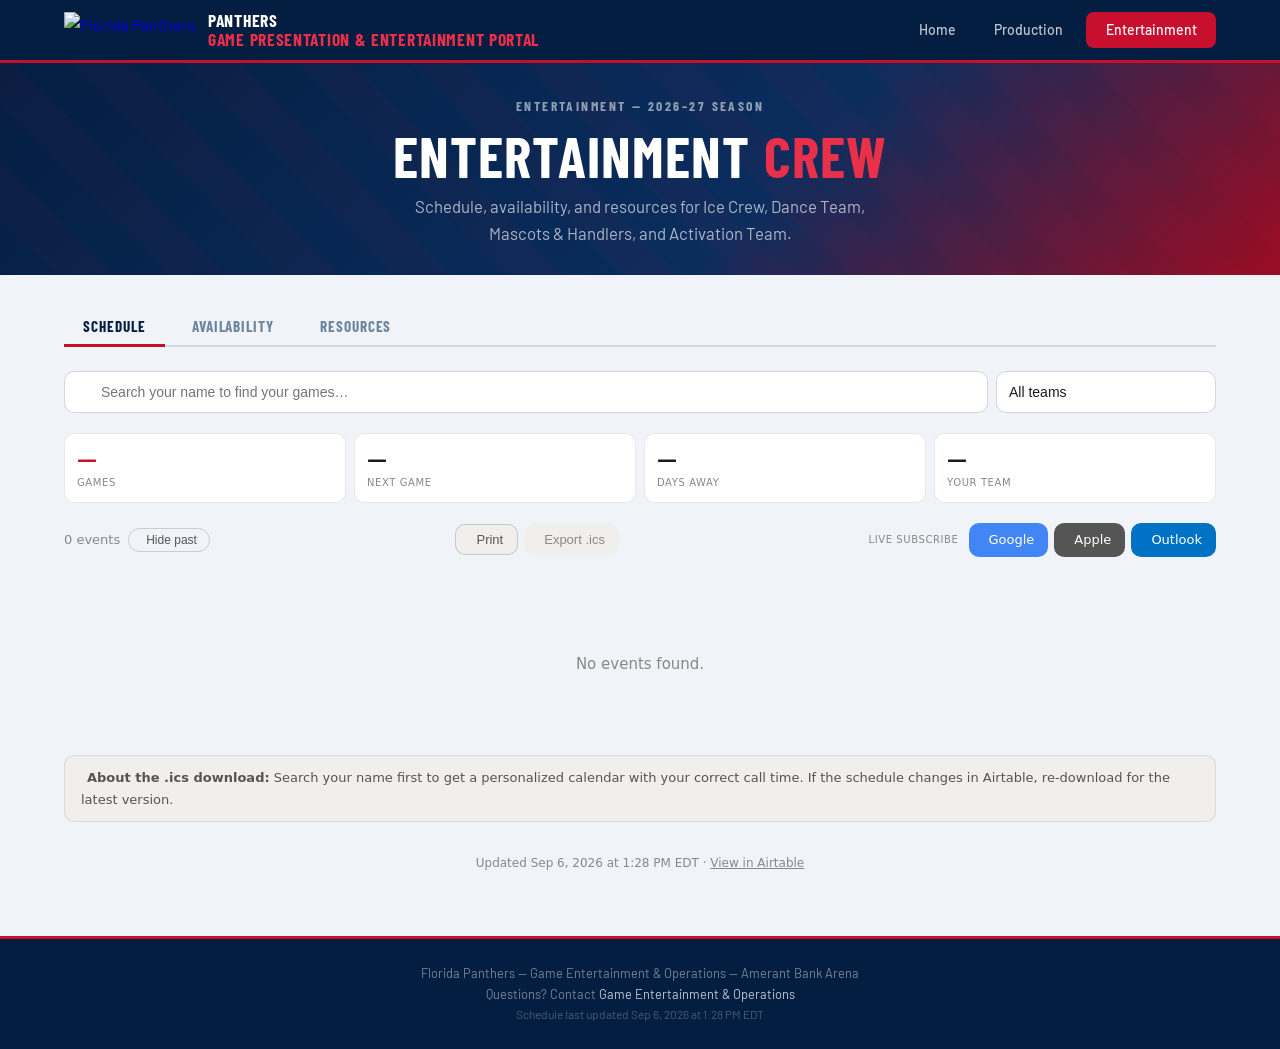
==== entertainment.html @ c9a0c9d1 "Add files via upload" ====
<!DOCTYPE html>
<html lang="en">
<head>
<meta charset="UTF-8">
<meta name="viewport" content="width=device-width, initial-scale=1.0">
<meta name="apple-mobile-web-app-capable" content="yes">
<meta name="apple-mobile-web-app-title" content="Panthers Game Presentation Portal">
<title>Entertainment Crew — Panthers Game Presentation Portal</title>
<link rel="stylesheet" href="portal.css">
<link rel="stylesheet" href="https://cdn.jsdelivr.net/npm/@tabler/icons-webfont@3.19.0/dist/tabler-icons.min.css">
<style>
.hero { background: linear-gradient(135deg, #041E42 0%, #0A2D5E 60%, #9B0C22 100%); }

/* ── Schedule scoped styles ── */
.sched-wrap {
  --red: #C8102E; --navy: #041E42;
  --bg: #f5f4f2; --surface: #fff; --surface2: #f0efed;
  --border: rgba(0,0,0,0.09); --border2: rgba(0,0,0,0.16);
  --text: #1a1a1a; --text2: #555; --text3: #888;
  --radius: 10px; --radius-lg: 14px;
  font-family: -apple-system, BlinkMacSystemFont, 'Segoe UI', system-ui, sans-serif;
  font-size: 15px; line-height: 1.5;
}
@media(prefers-color-scheme:dark){.sched-wrap{--bg:#111;--surface:#1c1c1c;--surface2:#252525;--border:rgba(255,255,255,0.07);--border2:rgba(255,255,255,0.15);--text:#f0f0f0;--text2:#aaa;--text3:#666;}}

.sched-wrap .greeting{background:var(--navy);color:#fff;border-radius:var(--radius-lg);padding:.875rem 1.125rem;margin-bottom:1.25rem;display:flex;align-items:center;justify-content:space-between;gap:12px;animation:fadeIn .3s ease;}
.sched-wrap .greeting-left{display:flex;align-items:center;gap:10px;}
.sched-wrap .greeting-left i{font-size:20px;color:#E8304A;}
.sched-wrap .greeting-text{font-size:14px;}
.sched-wrap .greeting-text strong{display:block;font-size:16px;font-weight:600;}
.sched-wrap .greeting-meta{display:flex;gap:12px;margin-top:4px;flex-wrap:wrap;}
.sched-wrap .greeting-tag{font-size:12px;background:rgba(200,16,46,0.25);color:#ffc0c8;padding:2px 8px;border-radius:20px;}.sched-wrap .greeting-tag:empty{display:none;}
.sched-wrap .greeting-clear{font-size:12px;color:rgba(255,255,255,0.5);background:none;border:none;cursor:pointer;padding:4px 8px;border-radius:6px;}
.sched-wrap .greeting-clear:hover{background:rgba(255,255,255,0.1);color:#fff;}

.sched-wrap .search-row{display:flex;gap:8px;margin-bottom:1.25rem;position:relative;}
.sched-wrap .search-wrap{flex:1;position:relative;}
.sched-wrap .search-wrap i.search-icon{position:absolute;left:11px;top:50%;transform:translateY(-50%);color:var(--text3);font-size:17px;pointer-events:none;}
.sched-wrap input[type="text"],.sched-wrap select{width:100%;height:42px;padding:0 12px 0 36px;border:1px solid var(--border2);border-radius:var(--radius);background:var(--surface);color:var(--text);font-size:14px;outline:none;appearance:none;}
.sched-wrap input[type="text"]:focus,.sched-wrap select:focus{border-color:var(--red);box-shadow:0 0 0 3px rgba(200,16,46,0.12);}
.sched-wrap select{padding-left:12px;cursor:pointer;max-width:220px;}

.sched-wrap .suggestions{position:absolute;top:100%;left:0;right:0;background:var(--surface);border:1px solid var(--border2);border-radius:var(--radius);box-shadow:0 4px 16px rgba(0,0,0,0.12);z-index:100;max-height:200px;overflow-y:auto;margin-top:2px;}
.sched-wrap .suggestion-item{padding:9px 14px;font-size:14px;cursor:pointer;border-bottom:1px solid var(--border);}
.sched-wrap .suggestion-item:last-child{border-bottom:none;}
.sched-wrap .suggestion-item:hover,.sched-wrap .suggestion-item.active{background:var(--surface2);}
.sched-wrap .suggestion-item mark{background:none;color:var(--red);font-weight:600;}

.sched-wrap .stats{display:grid;grid-template-columns:repeat(4,1fr);gap:8px;margin-bottom:1.25rem;}
.sched-wrap .stat{background:var(--surface);border:1px solid var(--border);border-radius:var(--radius);padding:10px 12px;}
.sched-wrap .stat .val{font-size:20px;font-weight:700;color:var(--text);}
.sched-wrap .stat .lbl{font-size:10px;color:var(--text3);text-transform:uppercase;letter-spacing:.06em;margin-top:1px;}
.sched-wrap .stat .lbl-sub{font-size:10px;color:var(--text3);margin-top:2px;font-style:italic;}
.sched-wrap .stat.highlight .val{color:var(--red);}

.sched-wrap .toolbar{display:flex;align-items:center;justify-content:space-between;margin-bottom:.875rem;gap:8px;flex-wrap:wrap;}
.sched-wrap .toolbar-left{display:flex;align-items:center;gap:8px;}
.sched-wrap .result-count{font-size:13px;color:var(--text3);}
.sched-wrap .toggle-btn{font-size:12px;color:var(--text2);background:none;border:1px solid var(--border2);border-radius:20px;padding:4px 12px;cursor:pointer;display:inline-flex;align-items:center;gap:5px;}
.sched-wrap .toggle-btn:hover{background:var(--surface2);}
.sched-wrap .toggle-btn.active{background:var(--surface2);}
.sched-wrap .btn-group{display:flex;gap:6px;}
.sched-wrap .dl-btn,.sched-wrap .print-btn{display:inline-flex;align-items:center;gap:6px;padding:7px 14px;font-size:13px;font-weight:500;border:none;border-radius:var(--radius);cursor:pointer;white-space:nowrap;}
.sched-wrap .dl-btn{background:var(--red);color:#fff;}
.sched-wrap .dl-btn:hover{background:#a80d26;}
.sched-wrap .dl-btn:disabled{background:var(--surface2);color:var(--text3);cursor:not-allowed;}
.sched-wrap .print-btn{background:var(--surface2);color:var(--text2);border:1px solid var(--border2);}
.sched-wrap .print-btn:hover{background:var(--border2);}

.sched-wrap .month-nav{display:flex;gap:6px;flex-wrap:wrap;margin-bottom:1rem;}
.sched-wrap .month-btn{font-size:12px;padding:4px 10px;border:1px solid var(--border2);border-radius:20px;background:var(--surface);color:var(--text2);cursor:pointer;white-space:nowrap;transition:all .15s;}
.sched-wrap .month-btn:hover{background:var(--surface2);}
.sched-wrap .month-btn.active{background:var(--navy);color:#fff;border-color:var(--navy);}
.sched-wrap .month-label{font-size:11px;font-weight:600;text-transform:uppercase;letter-spacing:.08em;color:var(--text3);margin:1.25rem 0 .5rem;padding-left:2px;}

/* Game cards */
.sched-wrap .game-card{background:var(--surface);border:1px solid var(--border);border-radius:var(--radius-lg);margin-bottom:8px;overflow:hidden;transition:border-color .15s,opacity .3s;animation:slideIn .25s ease;}
.sched-wrap .game-card:hover{border-color:var(--border2);}
.sched-wrap .game-card.past{opacity:.5;}
.sched-wrap .game-card.upcoming-next{border-color:var(--red);border-width:2px;}
.sched-wrap .card-main{padding:.875rem 1.125rem;cursor:pointer;}
.sched-wrap .card-top{display:flex;align-items:center;justify-content:space-between;gap:10px;margin-bottom:8px;}
.sched-wrap .card-left{display:flex;align-items:center;gap:12px;flex:1;min-width:0;}
.sched-wrap .team-logo{width:40px;height:40px;object-fit:contain;flex-shrink:0;}
.sched-wrap .team-logo-placeholder{width:40px;height:40px;flex-shrink:0;background:var(--surface2);border-radius:50%;display:flex;align-items:center;justify-content:center;font-size:10px;font-weight:700;color:var(--text3);}
.sched-wrap .card-info{flex:1;min-width:0;}
.sched-wrap .next-badge{display:inline-block;font-size:10px;font-weight:600;text-transform:uppercase;letter-spacing:.06em;background:var(--red);color:#fff;padding:2px 8px;border-radius:20px;margin-bottom:3px;}
.sched-wrap .countdown{font-size:11px;color:var(--red);font-weight:600;margin-bottom:1px;}
.sched-wrap .game-date{font-size:12px;color:var(--text3);margin-bottom:2px;}
.sched-wrap .game-opponent{font-size:16px;font-weight:600;color:var(--text);white-space:nowrap;overflow:hidden;text-overflow:ellipsis;}
.sched-wrap .card-actions{display:flex;align-items:center;gap:6px;flex-shrink:0;}
.sched-wrap .gcal-btn{display:inline-flex;align-items:center;gap:5px;padding:5px 10px;font-size:12px;color:var(--text2);border:1px solid var(--border2);border-radius:var(--radius);text-decoration:none;white-space:nowrap;background:transparent;}
.sched-wrap .gcal-btn:hover{background:var(--surface2);color:var(--text);}
.sched-wrap .ics-btn{display:inline-flex;align-items:center;gap:4px;padding:5px 9px;font-size:12px;color:var(--text2);border:1px solid var(--border2);border-radius:var(--radius);white-space:nowrap;background:transparent;cursor:pointer;}
.sched-wrap .ics-btn:hover{background:var(--surface2);color:var(--text);}
.sched-wrap .expand-btn{width:28px;height:28px;border:1px solid var(--border2);border-radius:var(--radius);background:transparent;cursor:pointer;display:flex;align-items:center;justify-content:center;color:var(--text3);font-size:16px;flex-shrink:0;transition:transform .2s;}
.sched-wrap .expand-btn:hover{background:var(--surface2);color:var(--text);}
.sched-wrap .expand-btn.open{transform:rotate(180deg);}

/* Call time pills on card */
.sched-wrap .call-times{display:flex;flex-wrap:wrap;gap:8px;margin-bottom:8px;}
.sched-wrap .call-chip{display:inline-flex;align-items:center;gap:5px;font-size:12px;padding:3px 10px;border-radius:20px;border:1px solid var(--border2);color:var(--text2);}
.sched-wrap .call-chip i{font-size:13px;}
.sched-wrap .call-chip.ice{border-color:rgba(56,133,200,0.3);color:#1856a0;background:rgba(56,133,200,0.06);}
.sched-wrap .call-chip.dt{border-color:rgba(200,16,46,0.25);color:#a0001e;background:rgba(200,16,46,0.05);}
@media(prefers-color-scheme:dark){
  .sched-wrap .call-chip.ice{color:#89bef0;background:rgba(56,133,200,0.12);}
  .sched-wrap .call-chip.dt{color:#f07080;background:rgba(200,16,46,0.15);}
}

/* My roles pills */
.sched-wrap .my-roles{display:flex;flex-wrap:wrap;gap:5px;}
.sched-wrap .role-pill{display:inline-block;font-size:12px;padding:3px 10px;background:rgba(200,16,46,0.08);color:var(--red);border-radius:20px;font-weight:500;}
@media(prefers-color-scheme:dark){.sched-wrap .role-pill{background:rgba(200,16,46,0.2);color:#f07080;}}

/* Crew panel — sectioned */
.sched-wrap .crew-panel{border-top:1px solid var(--border);background:var(--surface2);overflow:hidden;max-height:0;transition:max-height .3s ease;}
.sched-wrap .crew-panel.open{max-height:3000px;}
.sched-wrap .crew-panel-inner{padding:.875rem 1.125rem;}

.sched-wrap .crew-section{margin-bottom:1rem;}
.sched-wrap .crew-section:last-child{margin-bottom:0;}
.sched-wrap .crew-section-header{display:flex;align-items:center;gap:6px;margin-bottom:6px;}
.sched-wrap .crew-section-title{font-size:10px;font-weight:700;text-transform:uppercase;letter-spacing:.1em;color:var(--text3);}
.sched-wrap .crew-section-meta{font-size:10px;color:var(--text3);margin-left:auto;}
.sched-wrap .crew-section-divider{flex:1;height:1px;background:var(--border);}

.sched-wrap .crew-grid{display:grid;grid-template-columns:repeat(auto-fill,minmax(210px,1fr));gap:2px 16px;}
.sched-wrap .crew-row{display:flex;justify-content:space-between;align-items:baseline;padding:4px 0;border-bottom:1px solid var(--border);font-size:13px;}
.sched-wrap .crew-row:last-child{border-bottom:none;}
.sched-wrap .crew-role{color:var(--text2);font-size:11px;flex-shrink:0;margin-right:8px;}
.sched-wrap .crew-name{color:var(--text);font-weight:500;text-align:right;}
.sched-wrap .crew-name.highlight{color:var(--red);font-weight:700;}
@media(prefers-color-scheme:dark){.sched-wrap .crew-name.highlight{color:#f07080;}}

.sched-wrap .empty{text-align:center;padding:3.5rem 1rem;color:var(--text3);}
.sched-wrap .empty i{font-size:36px;display:block;margin-bottom:10px;}
.sched-wrap .s-loading{text-align:center;padding:3rem 1rem;color:var(--text3);font-size:14px;}
.sched-wrap .footer-note{margin-top:2rem;text-align:center;font-size:12px;color:var(--text3);}
.sched-wrap .footer-note a{color:var(--text3);}
.sched-wrap .info-box{background:var(--surface2);border:1px solid var(--border);border-radius:var(--radius);padding:.75rem 1rem;margin-top:1.5rem;font-size:13px;color:var(--text2);line-height:1.5;}

@keyframes fadeIn{from{opacity:0;transform:translateY(-6px)}to{opacity:1;transform:translateY(0)}}
@keyframes slideIn{from{opacity:0;transform:translateY(4px)}to{opacity:1;transform:translateY(0)}}
.submit-avail-btn{display:inline-flex;align-items:center;gap:10px;background:#C8102E;color:#fff;font-size:1.05rem;font-weight:600;padding:16px 36px;border-radius:12px;text-decoration:none;transition:background 0.15s;}
.submit-avail-btn:hover{background:#a80d26;color:#fff;}
@media(max-width:500px){.sched-wrap .stats{grid-template-columns:repeat(2,1fr);}.sched-wrap select{max-width:140px;}.sched-wrap .crew-grid{grid-template-columns:1fr;}}
@media print{
  .nav,.tab-nav,.sched-wrap .search-row,.sched-wrap .toolbar,.sched-wrap .month-nav,.sched-wrap .btn-group,.sched-wrap .card-actions,.sched-wrap .greeting,.sched-wrap .footer-note{display:none!important;}
  .sched-wrap .game-card{break-inside:avoid;border:1px solid #ccc!important;margin-bottom:6px;opacity:1!important;}
  .sched-wrap .crew-panel{max-height:none!important;display:block;}
  .sched-wrap .crew-panel-inner{padding:.5rem 1rem;}
  body{font-size:12px;}
}
</style>
</head>
<body>

<nav class="nav">
  <div class="nav-inner">
    <a href="index.html" class="nav-logo">
      <img src="https://upload.wikimedia.org/wikipedia/en/4/43/Florida_Panthers_2016_logo.svg" alt="Florida Panthers">
      <div class="nav-wordmark">Panthers<span>Game Presentation &amp; Entertainment Portal</span></div>
    </a>
    <ul class="nav-links">
      <li><a href="index.html"><i class="ti ti-home"></i><span>Home</span></a></li>
      <li class="nav-dropdown">
        <a href="production.html"><i class="ti ti-video"></i><span>Production</span><i class="ti ti-chevron-down nav-caret"></i></a>
        <div class="nav-dropdown-menu">
          <a href="production.html#schedule"><i class="ti ti-calendar-event"></i> Schedule</a>
          <a href="production.html#availability"><i class="ti ti-clipboard-check"></i> Availability</a>
          <a href="production.html#resources"><i class="ti ti-folder"></i> Resources</a>
        </div>
      </li>
      <li class="nav-dropdown">
        <a href="entertainment.html" class="active"><i class="ti ti-star"></i><span>Entertainment</span><i class="ti ti-chevron-down nav-caret"></i></a>
        <div class="nav-dropdown-menu">
          <a href="entertainment.html#schedule"><i class="ti ti-calendar-event"></i> Schedule</a>
          <a href="entertainment.html#availability"><i class="ti ti-clipboard-check"></i> Availability</a>
          <a href="entertainment.html#resources"><i class="ti ti-folder"></i> Resources</a>
        </div>
      </li>
    </ul>
  </div>
</nav>

<section class="hero">
  <p class="hero-eyebrow">Entertainment &mdash; <span class="season-label">2026&ndash;27</span> Season</p>
  <h1>Entertainment <span>Crew</span></h1>
  <p class="hero-sub">Schedule, availability, and resources for Ice Crew, Dance Team, Mascots &amp; Handlers, and Activation Team.</p>
</section>

<main class="main">

  <div class="tab-nav">
    <button class="tab-btn active" onclick="switchTab('schedule',this)"><i class="ti ti-calendar-event" aria-hidden="true"></i> Schedule</button>
    <button class="tab-btn" onclick="switchTab('availability',this)"><i class="ti ti-clipboard-check" aria-hidden="true"></i> Availability</button>
    <button class="tab-btn" onclick="switchTab('resources',this)"><i class="ti ti-folder" aria-hidden="true"></i> Resources</button>
  </div>

  <!-- ══ SCHEDULE TAB ══ -->
  <div id="tab-schedule" class="tab-panel active">
    <div class="sched-wrap">

      <div id="greetingBanner" style="display:none;" class="greeting">
        <div class="greeting-left">
          <i class="ti ti-user-check" aria-hidden="true"></i>
          <div class="greeting-text">
            <strong id="greetingName"></strong>
            <div class="greeting-meta">
              <span id="greetingCount" class="greeting-tag"></span>
              <span id="greetingTeam" class="greeting-tag"></span>
              <span id="greetingCall" class="greeting-tag"></span>
            </div>
          </div>
        </div>
        <button class="greeting-clear" onclick="clearSavedName()">Change name</button>
      </div>

      <div class="search-row">
        <div class="search-wrap">
          <i class="ti ti-search search-icon" aria-hidden="true"></i>
          <input type="text" id="nameSearch" placeholder="Search your name to find your games…" oninput="onNameInput()" onkeydown="onKeyDown(event)" autocomplete="off" spellcheck="false">
          <div class="suggestions" id="suggestions" style="display:none;"></div>
        </div>
        <select id="teamFilter" onchange="render()">
          <option value="">All teams</option>
          <option value="management">Management</option>
          <option value="iceCrewMembers">Ice Crew</option>
          <option value="danceTeamMembers">Dance Team</option>
          <option value="mascots">Mascots &amp; Handlers</option>
          <option value="activation">Activation Team</option>
        </select>
      </div>

      <div class="stats">
        <div class="stat highlight"><div class="val" id="statGames">—</div><div class="lbl">Games</div><div class="lbl-sub" id="statEvents"></div></div>
        <div class="stat"><div class="val" id="statNext">—</div><div class="lbl">Next game</div></div>
        <div class="stat"><div class="val" id="statCountdown">—</div><div class="lbl">Days away</div></div>
        <div class="stat"><div class="val" id="statTeam">—</div><div class="lbl">Your team</div></div>
      </div>

      <div class="toolbar">
        <div class="toolbar-left">
          <span class="result-count" id="resultCount"></span>
          <button class="toggle-btn" id="togglePast" onclick="togglePast()">
            <i class="ti ti-eye-off" aria-hidden="true"></i> Hide past
          </button>
        </div>
        <div class="btn-group">
          <button class="print-btn" onclick="window.print()"><i class="ti ti-printer" aria-hidden="true"></i> Print</button>
          <button class="dl-btn" id="dlBtn" onclick="downloadICS()" disabled title="One-time snapshot of currently filtered games"><i class="ti ti-calendar-down" aria-hidden="true"></i> Export .ics</button>
        </div>
        <div class="btn-group" style="margin-left:4px;">
          <span style="font-size:10px;color:var(--text3);text-transform:uppercase;letter-spacing:.06em;align-self:center;margin-right:4px;">Live Subscribe</span>
          <a href="https://calendar.google.com/calendar/r?cid=webcal://florida-panthers.github.io/Panthers-Crew-Schedule/schedule-ent.ics" target="_blank" rel="noopener" class="dl-btn" style="text-decoration:none;background:#4285F4;" title="Subscribe — auto-updates in Google Calendar"><i class="ti ti-brand-google" aria-hidden="true"></i> Google</a>
          <a href="webcal://florida-panthers.github.io/Panthers-Crew-Schedule/schedule-ent.ics" class="dl-btn" style="text-decoration:none;background:#555;" title="Subscribe — auto-updates in Apple Calendar"><i class="ti ti-brand-apple" aria-hidden="true"></i> Apple</a>
          <a href="https://outlook.live.com/calendar/0/addfromweb?url=https://florida-panthers.github.io/Panthers-Crew-Schedule/schedule-ent.ics" target="_blank" rel="noopener" class="dl-btn" style="text-decoration:none;background:#0072C6;" title="Subscribe — auto-updates in Outlook"><i class="ti ti-brand-windows" aria-hidden="true"></i> Outlook</a>
        </div>
      </div>

      <div class="month-nav" id="monthNav"></div>
      <div id="gameList"><div class="s-loading">Loading schedule…</div></div>

      <div class="info-box">
        <i class="ti ti-info-circle" style="vertical-align:-2px;margin-right:6px;color:var(--text3);" aria-hidden="true"></i>
        <strong>About the .ics download:</strong> Search your name first to get a personalized calendar with your correct call time. If the schedule changes in Airtable, re-download for the latest version.
      </div>
      <div class="footer-note"><span id="updatedAt"></span> · <a href="https://airtable.com/appQA3pBNsoVP6OfV/shrtezJIwfPUTASPT" target="_blank" rel="noopener">View in Airtable</a></div>

    </div>
  </div>

  <!-- ══ AVAILABILITY TAB ══ -->
  <div id="tab-availability" class="tab-panel">
    <div class="section-header"><h2>Submit Availability</h2><span class="section-badge ent">Entertainment</span></div>
    <div class="section-divider"></div>
    <p style="font-size:0.9rem;color:var(--text-secondary);margin-bottom:1.25rem;">Complete your availability for all 2026&ndash;27 home games below. Check every game you are available to work.</p>
    <div style="background:#f5f4f2;border:1px solid rgba(0,0,0,0.09);border-radius:14px;padding:2.5rem 1.5rem;text-align:center;">
      <i class="ti ti-clipboard-check" aria-hidden="true" style="font-size:38px;color:#C8102E;display:block;margin-bottom:0.75rem;"></i>
      <h3 style="margin:0 0 0.4rem;font-size:1.1rem;color:#041E42;">Submit Your Availability</h3>
      <p style="font-size:0.85rem;color:#555;margin:0 0 1.5rem;">Opens the availability form in a new tab. Sign in with your Airtable account to submit.</p>
      <a href="https://airtable.com/appQA3pBNsoVP6OfV/pagEspxGOwSSrSA1p/form" target="_blank" rel="noopener" class="submit-avail-btn">
        <i class="ti ti-external-link" aria-hidden="true"></i> Submit Availability
      </a>
    </div>
  </div>

  <!-- ══ RESOURCES TAB ══ -->
  <div id="tab-resources" class="tab-panel">
    <div class="section-header"><h2>Entertainment Resources</h2><span class="section-badge ent">Entertainment</span></div>
    <div class="section-divider"></div>

    <div class="card" style="margin-bottom:1.5rem;">
      <div class="card-header red"><i class="ti ti-calendar" aria-hidden="true"></i><h3>Schedules &amp; Appearances</h3></div>
      <div class="card-body">
        <!-- Row 1: Game Day, Past Games, ShoFlo -->
        <div class="resource-grid" style="grid-template-columns:repeat(3,1fr);margin-bottom:0.75rem;">
          <a href="https://airtable.com/appQA3pBNsoVP6OfV/shrtezJIwfPUTASPT" target="_blank" class="resource-link"><i class="ti ti-table" aria-hidden="true"></i>Entertainment Game Day Schedule (Airtable Link)</a>
          <a href="https://airtable.com/appQA3pBNsoVP6OfV/shrk1gIjigQsTRsAl" target="_blank" class="resource-link"><i class="ti ti-calendar" aria-hidden="true"></i>Past Games Schedule</a>
          <a href="https://app.shoflo.io/teams/5bb23f95f660cf0e52e1efe6/events/69e1201a64acdb9433d2ab0e/guest" target="_blank" class="resource-link"><i class="ti ti-script" aria-hidden="true"></i>ShoFlo Game Day Script</a>
        </div>
        <!-- Row 2: Mascot Appearance Calendar, Mascot Appearance Staffing, Dance Team Appearance Schedule -->
        <div class="resource-grid" style="grid-template-columns:repeat(3,1fr);margin-bottom:0.75rem;">
          <a href="https://airtable.com/appQA3pBNsoVP6OfV/shr9ga3U1fM0ib072" target="_blank" class="resource-link"><i class="ti ti-map-pin" aria-hidden="true"></i>Mascot Appearance Calendar</a>
          <a href="https://airtable.com/appQA3pBNsoVP6OfV/shrR9m4Crrwltytmo" target="_blank" class="resource-link"><i class="ti ti-users" aria-hidden="true"></i>Mascot Appearance Staffing (Staff Needed)</a>
          <a href="https://airtable.com/appQA3pBNsoVP6OfV/shrgvGcF8EPYUaqEf/tbl8CnvQveKNqMimy" target="_blank" class="resource-link"><i class="ti ti-calendar-event" aria-hidden="true"></i>Dance Team Appearance Schedule</a>
        </div>
        <!-- Row 3: Rehearsal Schedules + Appearance Recap -->
        <div class="resource-grid" style="grid-template-columns:repeat(3,1fr);">
          <a href="https://airtable.com/appQA3pBNsoVP6OfV/shrsuEothYsY7cUKE" target="_blank" class="resource-link"><i class="ti ti-music" aria-hidden="true"></i>Dance Team Rehearsal Schedule</a>
          <a href="https://airtable.com/appQA3pBNsoVP6OfV/shrkg5dtSnKvl4VC9" target="_blank" class="resource-link"><i class="ti ti-snowflake" aria-hidden="true"></i>Ice Crew Rehearsal Schedule</a>
          <a href="https://airtable.com/appREWZ5GhRENifc5/shrUQM1GxTxj17ERf" target="_blank" class="resource-link"><i class="ti ti-clipboard-list" aria-hidden="true"></i>Entertainment Teams Appearance Recap</a>
        </div>
      </div>
    </div>

    <div class="card" style="margin-bottom:1.5rem;">
      <div class="card-header red"><i class="ti ti-id-badge" aria-hidden="true"></i><h3>Staff &amp; Admin</h3></div>
      <div class="card-body">
        <div class="resource-grid">
          <a href="https://airtable.com/appQA3pBNsoVP6OfV/shrLjlVFxFyjy3fIL" target="_blank" class="resource-link"><i class="ti ti-clock" aria-hidden="true"></i>Hours Submission Form</a>
          <a href="https://populousaccred.io/PanthersSeason26" target="_blank" class="resource-link"><i class="ti ti-id-badge" aria-hidden="true"></i>Credential Submission</a>
          <a href="https://airtable.com/app7USt6T6CjYGmzY/shrg5Tsjk0FIjl72H" target="_blank" class="resource-link"><i class="ti ti-tool" aria-hidden="true"></i>Equipment Maintenance Form</a>
        </div>
      </div>
    </div>

    <div class="card">
      <div class="card-header red"><i class="ti ti-map" aria-hidden="true"></i><h3>Arena</h3></div>
      <div class="card-body">
        <div class="resource-grid">
          <a href="ABA_Seating_Chart.png" target="_blank" class="resource-link"><i class="ti ti-map" aria-hidden="true"></i>Seating Chart</a>
          <a href="Parking_Map.png" target="_blank" class="resource-link"><i class="ti ti-parking" aria-hidden="true"></i>Parking Map</a>
          <a href="26-27_Dance_Team_Staff_Orientation.pdf" target="_blank" class="resource-link"><i class="ti ti-presentation" aria-hidden="true"></i>Dance Team Orientation</a>
          <a href="Panthers_Ice_Crew_Orientation_2026-27.pdf" target="_blank" class="resource-link"><i class="ti ti-presentation" aria-hidden="true"></i>Ice Crew Orientation</a>
        </div>
      </div>
    </div>
  </div>

</main>

<footer class="footer">
  Florida Panthers &mdash; Game Entertainment &amp; Operations &mdash; Amerant Bank Arena<br>
  Questions? Contact <a href="mailto:masinom@floridapanthers.com">Game Entertainment &amp; Operations</a><br>
  <span id="footerUpdatedAt" style="font-size:0.75rem;opacity:0.6;"></span>
</footer>

<script>

// ── Hash-based tab switching (from home page quick links) ──
(function() {
  const hash = window.location.hash.replace('#', '');
  if (hash && ['schedule','availability','resources'].includes(hash)) {
    document.querySelectorAll('.tab-panel').forEach(p => p.classList.remove('active'));
    document.querySelectorAll('.tab-btn').forEach(b => b.classList.remove('active'));
    const panel = document.getElementById('tab-' + hash);
    if (panel) panel.classList.add('active');
    const btn = [...document.querySelectorAll('.tab-btn')].find(b => b.getAttribute('onclick') && b.getAttribute('onclick').includes("'" + hash + "'"));
    if (btn) btn.classList.add('active');
  }
})();

// ── Tab switching ──
function switchTab(id, btn) {
  document.querySelectorAll('.tab-panel').forEach(p => p.classList.remove('active'));
  document.querySelectorAll('.tab-btn').forEach(b => b.classList.remove('active'));
  document.getElementById('tab-' + id).classList.add('active');
  btn.classList.add('active');
}

// ── NHL team detection ──────────────────────────────────────────────────
const NHL_TEAMS = new Set([
  'Anaheim Ducks','Arizona Coyotes','Boston Bruins','Buffalo Sabres',
  'Calgary Flames','Carolina Hurricanes','Chicago Blackhawks','Colorado Avalanche',
  'Columbus Blue Jackets','Dallas Stars','Detroit Red Wings','Edmonton Oilers',
  'Florida Panthers','Los Angeles Kings','Minnesota Wild','Montreal Canadiens',
  'Nashville Predators','New Jersey Devils','New York Islanders','New York Rangers',
  'Ottawa Senators','Philadelphia Flyers','Pittsburgh Penguins','San Jose Sharks',
  'Seattle Kraken','St. Louis Blues','Tampa Bay Lightning','Toronto Maple Leafs',
  'Utah Mammoth','Vancouver Canucks','Vegas Golden Knights','Washington Capitals',
  'Winnipeg Jets',
]);
function isGame(g) {
  return NHL_TEAMS.has(g.opponent);
}
const TEAM_LOGOS = {
  'Anaheim Ducks':'ANA','Arizona Coyotes':'ARI','Boston Bruins':'BOS',
  'Buffalo Sabres':'BUF','Calgary Flames':'CGY','Carolina Hurricanes':'CAR',
  'Chicago Blackhawks':'CHI','Colorado Avalanche':'COL','Columbus Blue Jackets':'CBJ',
  'Dallas Stars':'DAL','Detroit Red Wings':'DET','Edmonton Oilers':'EDM',
  'Florida Panthers':'FLA','Los Angeles Kings':'LAK','Minnesota Wild':'MIN',
  'Montreal Canadiens':'MTL','Nashville Predators':'NSH','New Jersey Devils':'NJD',
  'New York Islanders':'NYI','New York Rangers':'NYR','Ottawa Senators':'OTT',
  'Philadelphia Flyers':'PHI','Pittsburgh Penguins':'PIT','San Jose Sharks':'SJS',
  'Seattle Kraken':'SEA','St. Louis Blues':'STL','Tampa Bay Lightning':'TBL',
  'Toronto Maple Leafs':'TOR','Utah Mammoth':'UTA','Vancouver Canucks':'VAN',
  'Vegas Golden Knights':'VGK','Washington Capitals':'WSH','Winnipeg Jets':'WPG',
};
function getLogoUrl(opponent) {
  for (const [name, abbr] of Object.entries(TEAM_LOGOS)) {
    if (opponent && opponent.includes(name.split(' ').pop())) {
      return `https://assets.nhle.com/logos/nhl/svg/${abbr}_light.svg`;
    }
  }
  return null;
}

// ── Role ordering per section ──
const SECTION_ORDER = {
  management: ['Executive Producer','Entertainment Producer','Associate Producer',
    'Dance Team Manager','Entertainment Specialist','Gameday Associate / Intern','Anthem Singer'],
  iceCrewMembers: Array.from({length:18}, (_,i) => `Ice Crew #${i+1}`),
  danceTeamMembers: ['Dance Team 1','Dance Team 2','Dance Team 3','Dance Team 4',
    'Dance Team 5','Dance Team 6','Dance Team 7','Dance Team 8','Dance Team 9',
    'Dance Team 10','Dance Team 11','Dance Team 12'],
  stageManagers: ['Stage Manager 1','Stage Manager 2','Stage Manager 3',
    'Stage Manager 4','Stage Managing'],
  mascots: ['Stanley','Viktor','Handler 1','Handler 2'],
  activation: ['Activation Team 1','Activation Team 2','Activation Team 3',
    'Activation Team 4','Activation Team 5','Activation Team 6'],
};

const SECTION_LABELS = {
  management: 'Management',
  iceCrewMembers: 'Ice Crew',
  danceTeamMembers: 'Dance Team',
  stageManagers: 'Stage Managers',
  mascots: 'Mascots & Handlers',
  activation: 'Activation Team',
};

const SECTION_ICONS = {
  management: 'ti-briefcase',
  iceCrewMembers: 'ti-snowflake',
  danceTeamMembers: 'ti-music',
  stageManagers: 'ti-headset',
  mascots: 'ti-paw',
  activation: 'ti-bolt',
};

function sortSection(rolesObj, section) {
  const order = SECTION_ORDER[section] || [];
  return Object.entries(rolesObj).sort(([a],[b]) => {
    const ai = order.indexOf(a), bi = order.indexOf(b);
    if (ai === -1 && bi === -1) return a.localeCompare(b);
    if (ai === -1) return 1; if (bi === -1) return -1;
    return ai - bi;
  });
}

// ── Which team does a name belong to in a game? ──
function getPersonTeams(name, game) {
  if (!name) return [];
  const q = name.toLowerCase();
  const teams = [];
  for (const [section, rolesObj] of Object.entries(game.roles || {})) {
    if (Object.values(rolesObj).some(v => v && v.toLowerCase().includes(q))) {
      teams.push(section);
    }
  }
  return teams;
}

function getPersonRoles(name, game) {
  if (!name) return [];
  const q = name.toLowerCase();
  const roles = [];
  for (const [section, rolesObj] of Object.entries(game.roles || {})) {
    for (const [role, val] of Object.entries(rolesObj)) {
      if (val && val.toLowerCase().includes(q)) roles.push({role, section});
    }
  }
  return roles;
}

function getPersonCallTime(name, game) {
  const teams = getPersonTeams(name, game);
  if (!teams.length) return '';
  if (teams.includes('iceCrewMembers')) return game.iceCrewCall || '';
  if (teams.includes('danceTeamMembers')) return game.danceTeamCall || '';
  return game.gameTime || '';
}

function nameMatchesGame(name, game) {
  if (!name) return true;
  const q = name.toLowerCase();
  for (const rolesObj of Object.values(game.roles || {})) {
    if (Object.values(rolesObj).some(v => v && v.toLowerCase().includes(q))) return true;
  }
  return false;
}

function teamMatchesGame(teamKey, game) {
  if (!teamKey) return true;
  const section = game.roles?.[teamKey] || {};
  return Object.keys(section).length > 0;
}

// ── State ──
let SCHEDULE = [];
const TODAY = new Date().toISOString().split('T')[0];
let hidePast = false;
let savedName = localStorage.getItem('ent_crew_name') || '';
let allNames = [];
let nameInputTimer = null;
let suggestionIndex = -1;
let filtered = [];

// ── Load ──
fetch('schedule-ent.json?v=' + Date.now())
  .then(r => r.json())
  .then(data => {
    SCHEDULE = (data.records || []).filter(g => g.date >= '2025-08-01');
    if (data.updated) {
      const d = new Date(data.updated);
      document.getElementById('updatedAt').textContent = 'Updated ' + d.toLocaleDateString('en-US',{month:'short',day:'numeric',year:'numeric'}) + ' at ' + d.toLocaleTimeString('en-US',{hour:'numeric',minute:'2-digit',timeZoneName:'short',timeZone:'America/New_York'});
    }
    // Build name list from all sections
    const nameSet = new Set();
    SCHEDULE.forEach(g => {
      for (const rolesObj of Object.values(g.roles || {})) {
        Object.values(rolesObj).forEach(v => {
          if (v) v.split(', ').forEach(n => nameSet.add(n.trim()));
        });
      }
    });
    allNames = [...nameSet].sort();
    window.scheduleById = {};
    SCHEDULE.forEach(g => scheduleById[g.id] = g);
    if (savedName) document.getElementById('nameSearch').value = savedName;
    buildMonthNav();
    render();
  })
  .catch(() => {
    document.getElementById('gameList').innerHTML = '<div class="empty"><i class="ti ti-alert-circle"></i><p>Could not load schedule. Check back after the nightly update.</p></div>';
  });

document.addEventListener('click', e => {
  if (!e.target.closest('.search-wrap')) hideSuggestions();
});

// ── Search ──
function onNameInput() {
  clearTimeout(nameInputTimer);
  showSuggestions();
  nameInputTimer = setTimeout(() => {
    const name = document.getElementById('nameSearch').value.trim();
    if (name.length >= 2) { savedName = name; localStorage.setItem('ent_crew_name', name); }
    render();
  }, 200);
}

function onKeyDown(e) {
  const box = document.getElementById('suggestions');
  const items = box.querySelectorAll('.suggestion-item');
  if (e.key === 'ArrowDown') { e.preventDefault(); suggestionIndex = Math.min(suggestionIndex+1, items.length-1); highlightSuggestion(items); }
  else if (e.key === 'ArrowUp') { e.preventDefault(); suggestionIndex = Math.max(suggestionIndex-1, -1); highlightSuggestion(items); }
  else if (e.key === 'Enter' && suggestionIndex >= 0) { e.preventDefault(); items[suggestionIndex]?.click(); }
  else if (e.key === 'Escape') { hideSuggestions(); }
}
function highlightSuggestion(items) {
  items.forEach((item, i) => item.classList.toggle('active', i === suggestionIndex));
}
function showSuggestions() {
  const q = document.getElementById('nameSearch').value.trim().toLowerCase();
  const box = document.getElementById('suggestions');
  suggestionIndex = -1;
  if (q.length < 2) { hideSuggestions(); return; }
  const matches = allNames.filter(n => n.toLowerCase().includes(q)).slice(0, 8);
  if (!matches.length) { hideSuggestions(); return; }
  box.innerHTML = matches.map(n => {
    const idx = n.toLowerCase().indexOf(q);
    const hl = n.slice(0,idx) + '<mark>' + n.slice(idx,idx+q.length) + '</mark>' + n.slice(idx+q.length);
    return `<div class="suggestion-item" onclick="selectName('${n}')">${hl}</div>`;
  }).join('');
  box.style.display = 'block';
}
function hideSuggestions() {
  document.getElementById('suggestions').style.display = 'none';
  suggestionIndex = -1;
}
function selectName(name) {
  document.getElementById('nameSearch').value = name;
  savedName = name; localStorage.setItem('ent_crew_name', name);
  hideSuggestions(); render();
}
function clearSavedName() {
  savedName = ''; localStorage.removeItem('ent_crew_name');
  document.getElementById('nameSearch').value = '';
  document.getElementById('greetingBanner').style.display = 'none';
  render();
}
function togglePast() {
  hidePast = !hidePast;
  const btn = document.getElementById('togglePast');
  btn.innerHTML = hidePast ? '<i class="ti ti-eye" aria-hidden="true"></i> Show past' : '<i class="ti ti-eye-off" aria-hidden="true"></i> Hide past';
  btn.classList.toggle('active', hidePast);
  render();
}

// ── Render ──
function render() {
  const name = document.getElementById('nameSearch').value.trim();
  const teamFilter = document.getElementById('teamFilter').value;

  filtered = SCHEDULE.filter(g => {
    if (hidePast && g.date < TODAY) return false;
    return nameMatchesGame(name, g) && teamMatchesGame(teamFilter, g);
  });

  const upcoming = filtered.filter(g => g.date >= TODAY);
  const nextGame = upcoming[0] || null;
  const gameCount = filtered.filter(g => isGame(g)).length;
  const eventCount = filtered.filter(g => !isGame(g)).length;

  document.getElementById('statGames').textContent = gameCount || '—';
  document.getElementById('statEvents').textContent = eventCount > 0 ? `+ ${eventCount} non-game event${eventCount !== 1 ? 's' : ''}` : '';
  document.getElementById('statNext').textContent = nextGame ? formatShort(nextGame.date) : '—';
  if (nextGame) {
    const days = daysUntil(nextGame.date);
    document.getElementById('statCountdown').textContent = days === 0 ? 'Today!' : days === 1 ? '1 day' : days + ' days';
  } else { document.getElementById('statCountdown').textContent = '—'; }

  // Detect person's team for stat
  let myTeamLabel = '—';
  if (name && name.length >= 2 && SCHEDULE.length) {
    const firstMatch = SCHEDULE.find(g => nameMatchesGame(name, g));
    if (firstMatch) {
      const teams = getPersonTeams(name, firstMatch);
      if (teams.length) myTeamLabel = SECTION_LABELS[teams[0]] || '—';
    }
  }
  document.getElementById('statTeam').textContent = myTeamLabel;
  document.getElementById('resultCount').textContent = filtered.length === SCHEDULE.length
    ? `${SCHEDULE.length} events` : `${filtered.length} of ${SCHEDULE.length} events`;
  document.getElementById('dlBtn').disabled = filtered.length === 0;

  // Greeting
  if (name && name.length >= 2) {
    document.getElementById('greetingName').textContent = name;
    document.getElementById('greetingCount').textContent = `${upcoming.length} upcoming game${upcoming.length !== 1 ? 's' : ''}`;
    document.getElementById('greetingTeam').textContent = myTeamLabel !== '—' ? myTeamLabel : '';

    // Find call time from next upcoming game
    const nextWithMe = upcoming.find(g => nameMatchesGame(name, g));
    if (nextWithMe) {
      const ct = getPersonCallTime(name, nextWithMe);
      document.getElementById('greetingCall').textContent = ct ? `Next call: ${ct}` : '';
    } else { document.getElementById('greetingCall').textContent = ''; }
    document.getElementById('greetingBanner').style.display = 'flex';
  } else { document.getElementById('greetingBanner').style.display = 'none'; }

  const list = document.getElementById('gameList');
  if (!filtered.length) {
    list.innerHTML = '<div class="empty"><i class="ti ti-calendar-off" aria-hidden="true"></i><p>No events found.</p></div>';
    return;
  }

  const byMonth = {};
  filtered.forEach(g => { const mk = monthKey(g.date); if (!byMonth[mk]) byMonth[mk] = []; byMonth[mk].push(g); });
  const isNextId = nextGame ? nextGame.id : null;

  list.innerHTML = Object.entries(byMonth).map(([mk, games]) => {
    const monthLabel = new Date(mk + '-02').toLocaleDateString('en-US', {month:'long', year:'numeric'});
    const cards = games.map(g => {
      const past = g.date < TODAY;
      const isNext = g.id === isNextId;
      const myRoles = name ? getPersonRoles(name, g) : [];
      const days = daysUntil(g.date);
      const logoUrl = getLogoUrl(g.opponent);
      const logoHtml = logoUrl
        ? `<img src="${logoUrl}" alt="${g.opponent}" class="team-logo" onerror="this.style.display='none'">`
        : `<div class="team-logo-placeholder">${(g.opponent||'?').substring(0,3).toUpperCase()}</div>`;

      // Call time chips — only call times + uniforms here
      const callChips = [];
      if (g.iceCrewCall) callChips.push(`<span class="call-chip ice"><i class="ti ti-snowflake" aria-hidden="true"></i>Ice Crew · ${g.iceCrewCall}${g.iceCrewUniform ? ' · ' + g.iceCrewUniform : ''}${g.postGamePhoto ? ' · 📷' : ''}${g.postGameSlapshot ? ' · 🏒' : ''}</span>`);
      if (g.danceTeamCall) callChips.push(`<span class="call-chip dt"><i class="ti ti-music" aria-hidden="true"></i>Dance Team · ${g.danceTeamCall}${g.danceTeamUniform ? ' · ' + g.danceTeamUniform : ''}${g.dtPerformanceSong ? ' · 🎵 ' + g.dtPerformanceSong : ''}</span>`);

      // Build crew sections HTML
      const sections = ['management','iceCrewMembers','danceTeamMembers','stageManagers','mascots','activation'];
      const crewSectionsHtml = sections.map(section => {
        const rolesObj = g.roles?.[section] || {};
        if (!Object.keys(rolesObj).length) return '';
        const sorted = sortSection(rolesObj, section);
        const count = sorted.length;
        const rows = sorted.map(([role, val]) => {
          const isMe = name && val.toLowerCase().includes(name.toLowerCase());
          return `<div class="crew-row"><span class="crew-role">${role}</span><span class="crew-name${isMe?' highlight':''}">${val}</span></div>`;
        }).join('');
        const meta = section === 'iceCrewMembers' && g.iceCrewCall ? `Call: ${g.iceCrewCall}` :
                     section === 'danceTeamMembers' && g.danceTeamCall ? `Call: ${g.danceTeamCall}` : '';
        const iceBadges = ''; const dtSong = '';
        return `<div class="crew-section">
          <div class="crew-section-header">
            <i class="ti ${SECTION_ICONS[section]}" style="font-size:11px;color:var(--text3);" aria-hidden="true"></i>
            <span class="crew-section-title">${SECTION_LABELS[section]} (${count})</span>
            ${meta ? `<span class="crew-section-meta">${meta}</span>` : ''}
            ${iceBadges}
            ${dtSong}
            <div class="crew-section-divider"></div>
          </div>
          <div class="crew-grid">${rows}</div>
        </div>`;
      }).join('');

      return `<div class="game-card${past?' past':''}${isNext?' upcoming-next':''}">
        <div class="card-main" onclick="toggleCrew('${g.id}')">
          <div class="card-top">
            <div class="card-left">
              ${logoHtml}
              <div class="card-info">
                ${isNext ? '<span class="next-badge">Up next</span>' : ''}
                ${!past && days >= 0 && days <= 7 && !isNext ? `<div class="countdown">${days===0?'Today':days===1?'Tomorrow':'In '+days+' days'}</div>` : ''}
                <div class="game-date">${formatDate(g.date)}${past?' · past':''}</div>
                <div class="game-opponent">${g.opponent||'TBD'}</div>
              </div>
            </div>
            <div class="card-actions">
              <a href="${makeGCalLink(g, name)}" class="gcal-btn" target="_blank" rel="noopener" onclick="event.stopPropagation()" title="Add to Google Calendar">
                <i class="ti ti-brand-google" aria-hidden="true"></i> Google
              </a>
              <button class="ics-btn" onclick="event.stopPropagation();downloadSingleICS(scheduleById['${g.id}'])" title="Download for Apple/Outlook">
                <i class="ti ti-calendar-down" aria-hidden="true"></i> .ics
              </button>
              <button class="expand-btn" id="expand-${g.id}" onclick="event.stopPropagation();toggleCrew('${g.id}')">
                <i class="ti ti-chevron-down"></i>
              </button>
            </div>
          </div>
          <div class="call-times">
            <span class="call-chip"><i class="ti ti-clock" aria-hidden="true"></i>Puck drop · <strong>${g.gameTime||'TBD'}</strong></span>
            ${callChips.join('')}
          </div>
          ${myRoles.length ? '<div class="my-roles">' + myRoles.map(r => `<span class="role-pill">${r.role}</span>`).join('') + '</div>' : ''}
        </div>
        <div class="crew-panel" id="crew-${g.id}">
          <div class="crew-panel-inner">${crewSectionsHtml}</div>
        </div>
      </div>`;
    }).join('');
    return `<div class="month-label" id="month-${mk}">${monthLabel}</div>${cards}`;
  }).join('');
}

// ── Helpers ──
function formatDate(s) {
  const [y,m,d] = s.split('-').map(Number);
  return new Date(y,m-1,d).toLocaleDateString('en-US',{weekday:'short',month:'short',day:'numeric',year:'numeric'});
}
function formatShort(s) {
  const [y,m,d] = s.split('-').map(Number);
  return new Date(y,m-1,d).toLocaleDateString('en-US',{month:'short',day:'numeric'});
}
function monthKey(s) { return s.substring(0,7); }
function daysUntil(dateStr) {
  const [y,m,d] = dateStr.split('-').map(Number);
  const game = new Date(y,m-1,d); const today = new Date(); today.setHours(0,0,0,0);
  return Math.round((game-today)/86400000);
}
function parseTime12(t) {
  if (!t) return null;
  const mx = t.match(/(\d+):(\d+)\s*(AM|PM)/i); if (!mx) return null;
  let h = parseInt(mx[1]), min = parseInt(mx[2]);
  if (mx[3].toUpperCase() === 'PM' && h !== 12) h += 12;
  if (mx[3].toUpperCase() === 'AM' && h === 12) h = 0;
  return {h, min};
}
function toICSDate(dateStr, timeStr, offsetMinutes=0) {
  const [y,mo,d] = dateStr.split('-').map(Number);
  const t = parseTime12(timeStr);
  const pad = n => String(n).padStart(2,'0');
  if (!t) return `${y}${pad(mo)}${pad(d)}T120000`;
  const base = new Date(y,mo-1,d,t.h,t.min,0);
  base.setMinutes(base.getMinutes()+offsetMinutes);
  return `${base.getFullYear()}${pad(base.getMonth()+1)}${pad(base.getDate())}T${pad(base.getHours())}${pad(base.getMinutes())}00`;
}

function toggleCrew(id) {
  const panel = document.getElementById('crew-'+id);
  const btn = document.getElementById('expand-'+id);
  if (!panel) return;
  const open = panel.classList.toggle('open');
  btn.classList.toggle('open', open);
}

function buildMonthNav() {
  const months = [...new Set(SCHEDULE.map(g => monthKey(g.date)))];
  document.getElementById('monthNav').innerHTML = months.map(mk => {
    const label = new Date(mk+'-02').toLocaleDateString('en-US',{month:'short',year:'2-digit'});
    return `<button class="month-btn" data-month="${mk}" onclick="scrollToMonth('${mk}')">${label}</button>`;
  }).join('');
}
function scrollToMonth(mk) {
  document.querySelectorAll('.month-btn').forEach(b => b.classList.toggle('active', b.dataset.month === mk));
  const el = document.getElementById('month-'+mk);
  if (el) el.scrollIntoView({behavior:'smooth',block:'start'});
}

// ── Calendar ──
function makeGCalLink(game, name) {
  const myRoles = name ? getPersonRoles(name, game) : [];
  const roleLabel = myRoles.length ? myRoles.map(r => r.role).join(', ') : '';
  const titleStr = roleLabel ? `Panthers vs ${game.opponent} — ${roleLabel}` : `Panthers vs ${game.opponent}`;
  const callTime = name ? getPersonCallTime(name, game) : (game.iceCrewCall || game.gameTime);
  const start = toICSDate(game.date, callTime).replace(/[-:]/g,'');
  const end = toICSDate(game.date, callTime, 330).replace(/[-:]/g,'');
  const parts = [];
  if (roleLabel) parts.push(`Your role(s): ${roleLabel}`);
  if (game.iceCrewCall) parts.push(`Ice Crew Call: ${game.iceCrewCall}${game.iceCrewUniform?' · '+game.iceCrewUniform:''}`);
  if (game.danceTeamCall) parts.push(`Dance Team Call: ${game.danceTeamCall}${game.danceTeamUniform?' · '+game.danceTeamUniform:''}`);
  parts.push(`Puck Drop: ${game.gameTime||'TBD'}`);
  parts.push('Florida Panthers Entertainment Crew');
  parts.push('https://florida-panthers.github.io/Panthers-Crew-Schedule/entertainment.html');
  const details = encodeURIComponent(parts.join('\n'));
  return `https://calendar.google.com/calendar/render?action=TEMPLATE&text=${encodeURIComponent(titleStr)}&dates=${start}/${end}&details=${details}&location=Amerant+Bank+Arena%2C+Sunrise%2C+FL`;
}

function buildEventLines(game, name) {
  const myRoles = name ? getPersonRoles(name, game) : [];
  const roleLabel = myRoles.length ? myRoles.map(r => r.role).join(', ') : '';
  const summary = roleLabel ? `Panthers vs ${game.opponent} — ${roleLabel}` : `Panthers vs ${game.opponent}`;
  const callTime = name ? getPersonCallTime(name, game) : (game.iceCrewCall || game.gameTime);
  const dtstart = toICSDate(game.date, callTime);
  const dtend = toICSDate(game.date, callTime, 330);
  const descParts = [];
  if (roleLabel) descParts.push(`Your role(s): ${roleLabel}`);
  if (game.iceCrewCall) descParts.push(`Ice Crew Call: ${game.iceCrewCall}${game.iceCrewUniform?' · '+game.iceCrewUniform:''}`);
  if (game.danceTeamCall) descParts.push(`Dance Team Call: ${game.danceTeamCall}${game.danceTeamUniform?' · '+game.danceTeamUniform:''}`);
  descParts.push(`Puck Drop: ${game.gameTime||'TBD'}`);
  descParts.push(''); descParts.push('Florida Panthers Entertainment Crew');
  descParts.push('Amerant Bank Arena | Sunrise, FL');
  descParts.push('Schedule: https://florida-panthers.github.io/Panthers-Crew-Schedule/entertainment.html');
  return [
    'BEGIN:VEVENT',
    `UID:${game.id}-ent@panthers-crew`,
    `DTSTART;TZID=America/New_York:${dtstart}`,
    `DTEND;TZID=America/New_York:${dtend}`,
    `SUMMARY:${summary}`,
    `DESCRIPTION:${descParts.join('\\n')}`,
    'LOCATION:Amerant Bank Arena\\, Sunrise\\, FL',
    'END:VEVENT'
  ];
}

function downloadSingleICS(game) {
  const name = document.getElementById('nameSearch').value.trim();
  const lines = [
    'BEGIN:VCALENDAR','VERSION:2.0','PRODID:-//FLA Panthers//Entertainment Crew Schedule//EN',
    'CALSCALE:GREGORIAN','X-WR-TIMEZONE:America/New_York',
    ...buildEventLines(game, name), 'END:VCALENDAR'
  ];
  const blob = new Blob([lines.join('\r\n')],{type:'text/calendar;charset=utf-8'});
  const url = URL.createObjectURL(blob);
  const a = document.createElement('a');
  a.href = url;
  a.download = `panthers-ent-${game.date}-${(game.opponent||'game').replace(/\s+/g,'-').toLowerCase()}.ics`;
  document.body.appendChild(a); a.click(); document.body.removeChild(a); URL.revokeObjectURL(url);
}

function downloadICS() {
  const name = document.getElementById('nameSearch').value.trim();
  const calName = name ? `Panthers Ent Crew – ${name}` : 'Panthers Entertainment 2025-26';
  const lines = ['BEGIN:VCALENDAR','VERSION:2.0','PRODID:-//FLA Panthers//Entertainment Crew Schedule//EN',
    'CALSCALE:GREGORIAN',`X-WR-CALNAME:${calName}`,'X-WR-TIMEZONE:America/New_York'];
  filtered.forEach(g => lines.push(...buildEventLines(g, name)));
  lines.push('END:VCALENDAR');
  const blob = new Blob([lines.join('\r\n')],{type:'text/calendar;charset=utf-8'});
  const url = URL.createObjectURL(blob);
  const a = document.createElement('a');
  a.href = url;
  a.download = `panthers-ent-schedule${name?'-'+name.replace(/\s+/g,'-').toLowerCase():''}.ics`;
  document.body.appendChild(a); a.click(); document.body.removeChild(a); URL.revokeObjectURL(url);
}
</script>

<script>
// ── Dynamic season label (flips to next season on June 15 each year) ──
function getSeasonLabel() {
  const now = new Date();
  const month = now.getMonth() + 1;
  const day = now.getDate();
  const year = now.getFullYear();
  const isOffseason = month > 6 || (month === 6 && day >= 15);
  const startYear = isOffseason ? year : year - 1;
  return `${startYear}–${String(startYear + 1).slice(2)}`;
}
document.addEventListener('DOMContentLoaded', function() {
  document.querySelectorAll('.season-label').forEach(el => {
    el.textContent = getSeasonLabel();
  });
});
</script>
<script>
// Populate footer last-updated timestamp
fetch('schedule-ent.json?v=' + Date.now())
  .then(r => r.json())
  .then(data => {
    if (data.updated) {
      const d = new Date(data.updated);
      const el = document.getElementById('footerUpdatedAt');
      if (el) el.textContent = 'Schedule last updated ' +
        d.toLocaleDateString('en-US', {month:'short',day:'numeric',year:'numeric'}) +
        ' at ' + d.toLocaleTimeString('en-US', {hour:'numeric',minute:'2-digit',timeZoneName:'short',timeZone:'America/New_York'});
    }
  })
  .catch(() => {});
</script>
<script>
(function() {
  // Tab switching via hash - works on load AND on same-page hash changes
  function activateTabFromHash() {
    var hash = window.location.hash.replace('#', '');
    if (hash && ['schedule','availability','resources'].includes(hash)) {
      document.querySelectorAll('.tab-panel').forEach(function(p) { p.classList.remove('active'); });
      document.querySelectorAll('.tab-btn').forEach(function(b) { b.classList.remove('active'); });
      var panel = document.getElementById('tab-' + hash);
      if (panel) panel.classList.add('active');
      var btn = Array.from(document.querySelectorAll('.tab-btn')).find(function(b) {
        return b.getAttribute('onclick') && b.getAttribute('onclick').includes("'" + hash + "'");
      });
      if (btn) btn.classList.add('active');
    }
  }
  activateTabFromHash();
  window.addEventListener('hashchange', activateTabFromHash);

  // Nav dropdowns - hover on the LI keeps menu open the whole time
  // Re-run after every hashchange so the menu works repeatedly on same page
  function initDropdowns() {
    document.querySelectorAll('.nav-dropdown').forEach(function(dd) {
      // Remove old listeners by cloning
      var fresh = dd.cloneNode(true);
      dd.parentNode.replaceChild(fresh, dd);
      var timer;
      fresh.addEventListener('mouseenter', function() {
        clearTimeout(timer);
        fresh.classList.add('open');
      });
      fresh.addEventListener('mouseleave', function() {
        timer = setTimeout(function() {
          fresh.classList.remove('open');
        }, 200);
      });
      // Menu items close the dropdown when clicked, then navigate normally
      fresh.querySelectorAll('.nav-dropdown-menu a').forEach(function(link) {
        link.addEventListener('click', function() {
          clearTimeout(timer);
          fresh.classList.remove('open');
        });
      });
    });
  }

  document.addEventListener('DOMContentLoaded', initDropdowns);
  // Re-init after every hash navigation so dropdowns work on repeated use
  window.addEventListener('hashchange', function() {
    setTimeout(initDropdowns, 50);
  });
})();
</script>
</body>
</html>
---- portal.css ----
@import url('https://fonts.googleapis.com/css2?family=Barlow:wght@400;500;600;700&family=Barlow+Condensed:wght@600;700&display=swap');

*, *::before, *::after { box-sizing: border-box; margin: 0; padding: 0; }

:root {
  --red: #C8102E;
  --red-dark: #9B0C22;
  --red-light: #E8304A;
  --navy: #041E42;
  --navy-mid: #0A2D5E;
  --navy-light: #1A3F6F;
  --white: #FFFFFF;
  --ice: #F0F4F8;
  --ice-dark: #DDE5EE;
  --text-primary: #041E42;
  --text-secondary: #3A5272;
  --text-muted: #6B84A0;
  --border: rgba(4,30,66,0.12);
  --border-strong: rgba(4,30,66,0.25);
  --radius: 8px;
  --radius-lg: 14px;
  --shadow: 0 2px 12px rgba(4,30,66,0.10);
  --shadow-lg: 0 8px 32px rgba(4,30,66,0.16);
}

html { font-size: 16px; }
body {
  font-family: 'Barlow', system-ui, sans-serif;
  background: var(--ice);
  color: var(--text-primary);
  min-height: 100vh;
  line-height: 1.6;
}

/* ── NAV ── */
.nav {
  background: var(--navy);
  border-bottom: 3px solid var(--red);
  position: sticky;
  top: 0;
  z-index: 100;
}
.nav-inner {
  max-width: 1200px;
  margin: 0 auto;
  padding: 0 1.5rem;
  display: flex;
  align-items: center;
  gap: 2rem;
  height: 60px;
}
.nav-logo {
  display: flex;
  align-items: center;
  gap: 0.75rem;
  text-decoration: none;
}
.nav-logo img { height: 36px; width: auto; }
.nav-wordmark {
  font-family: 'Barlow Condensed', sans-serif;
  font-size: 1.1rem;
  font-weight: 700;
  color: var(--white);
  letter-spacing: 0.04em;
  text-transform: uppercase;
  line-height: 1.1;
}
.nav-wordmark span { color: var(--red-light); display: block; }
.nav-links {
  display: flex;
  gap: 0.25rem;
  margin-left: auto;
  list-style: none;
}
.nav-links a {
  display: flex;
  align-items: center;
  gap: 0.4rem;
  padding: 0.4rem 0.9rem;
  border-radius: var(--radius);
  color: rgba(255,255,255,0.75);
  text-decoration: none;
  font-size: 0.875rem;
  font-weight: 500;
  transition: color 0.15s, background 0.15s;
  white-space: nowrap;
}
.nav-links a:hover { color: var(--white); background: rgba(255,255,255,0.08); }
.nav-links a.active { color: var(--white); background: var(--red); }
.nav-links a i { font-size: 15px; }

/* ── NAV DROPDOWNS ── */
.nav-dropdown { position: relative; }
.nav-dropdown > a { display: flex; align-items: center; gap: 5px; }
.nav-caret { font-size: 11px !important; opacity: 0.7; transition: transform 0.2s; }
.nav-dropdown.open .nav-caret { transform: rotate(180deg); }
.nav-dropdown-menu {
  display: none;
  position: absolute;
  top: calc(100% + 4px);
  right: 0;
  z-index: 999;
  background: #041E42;
  border: 1px solid rgba(255,255,255,0.15);
  border-radius: 8px;
  min-width: 175px;
  box-shadow: 0 8px 24px rgba(0,0,0,0.5);
  overflow: hidden;
}
.nav-dropdown.open .nav-dropdown-menu { display: block; }
.nav-dropdown-menu a {
  display: flex;
  align-items: center;
  gap: 8px;
  padding: 11px 16px;
  font-size: 13px;
  font-weight: 500;
  color: rgba(255,255,255,0.85);
  text-decoration: none;
  border-bottom: 1px solid rgba(255,255,255,0.08);
  white-space: nowrap;
  transition: background 0.12s;
}
.nav-dropdown-menu a:last-child { border-bottom: none; }
.nav-dropdown-menu a:hover { background: rgba(255,255,255,0.12); color: #fff; }
.nav-dropdown-menu a i { font-size: 14px; color: #E8304A; }

/* ── HERO ── */
.hero {
  background: linear-gradient(135deg, var(--navy) 0%, var(--navy-mid) 70%, var(--navy-light) 100%);
  padding: 2rem 1.5rem 1.75rem;
  text-align: center;
  position: relative;
  overflow: hidden;
}
.hero::before {
  content: '';
  position: absolute;
  inset: 0;
  background: repeating-linear-gradient(
    45deg,
    transparent,
    transparent 40px,
    rgba(200,16,46,0.04) 40px,
    rgba(200,16,46,0.04) 80px
  );
}
.hero-eyebrow {
  font-family: 'Barlow Condensed', sans-serif;
  font-size: 0.85rem;
  font-weight: 700;
  letter-spacing: 0.18em;
  text-transform: uppercase;
  color: rgba(255,255,255,0.55);
  margin-bottom: 0.5rem;
  position: relative;
}
.hero h1 {
  font-family: 'Barlow Condensed', sans-serif;
  font-size: clamp(2.2rem, 5vw, 3.6rem);
  font-weight: 700;
  color: var(--white);
  letter-spacing: 0.02em;
  text-transform: uppercase;
  line-height: 1.05;
  margin-bottom: 0.5rem;
  position: relative;
}
.hero h1 span { color: var(--red-light); }
.hero-sub {
  font-size: 1.05rem;
  color: rgba(255,255,255,0.65);
  max-width: 480px;
  margin: 0 auto;
  position: relative;
}

/* ── MAIN LAYOUT ── */
.main { max-width: 1200px; margin: 0 auto; padding: 2rem 1.5rem 4rem; }

/* ── SECTION HEADER ── */
.section-header {
  display: flex;
  align-items: center;
  gap: 0.75rem;
  margin-bottom: 1.25rem;
}
.section-header h2 {
  font-family: 'Barlow Condensed', sans-serif;
  font-size: 1.35rem;
  font-weight: 700;
  text-transform: uppercase;
  letter-spacing: 0.05em;
  color: var(--text-primary);
}
.section-badge {
  font-size: 0.7rem;
  font-weight: 700;
  text-transform: uppercase;
  letter-spacing: 0.1em;
  padding: 3px 10px;
  border-radius: 20px;
  background: var(--red);
  color: var(--white);
}
.section-badge.navy { background: var(--navy); color: var(--white); }
.section-divider {
  height: 3px;
  background: linear-gradient(90deg, var(--red) 0%, transparent 100%);
  border-radius: 2px;
  margin-bottom: 1.5rem;
}

/* ── CARDS ── */
.card {
  background: var(--white);
  border: 1px solid var(--border);
  border-radius: var(--radius-lg);
  box-shadow: var(--shadow);
  overflow: hidden;
}
.card-header {
  background: var(--navy);
  padding: 1rem 1.25rem;
  display: flex;
  align-items: center;
  gap: 0.75rem;
}
.card-header h3 {
  font-family: 'Barlow Condensed', sans-serif;
  font-size: 1rem;
  font-weight: 700;
  text-transform: uppercase;
  letter-spacing: 0.06em;
  color: var(--white);
}
.card-header i { color: var(--red-light); font-size: 18px; }
.card-header.red { background: var(--red); }
.card-header.red h3 { color: var(--white); }
.card-header.red i { color: rgba(255,255,255,0.75); }
.card-body { padding: 1.25rem; }

/* ── TEAM PORTAL CARDS ── */
.team-grid {
  display: grid;
  grid-template-columns: repeat(auto-fit, minmax(300px, 1fr));
  gap: 1.25rem;
  margin-bottom: 2.5rem;
}
.team-card {
  background: var(--white);
  border: 1px solid var(--border);
  border-radius: var(--radius-lg);
  overflow: hidden;
  box-shadow: var(--shadow);
  text-decoration: none;
  display: block;
  transition: transform 0.15s, box-shadow 0.15s;
}
.team-card:hover { transform: translateY(-3px); box-shadow: var(--shadow-lg); }
.team-card-banner { height: 6px; }
.team-card-banner.prod { background: var(--navy); }
.team-card-banner.ent { background: var(--red); }
.team-card-body { padding: 1.5rem; }
.team-card:hover .team-card-cta i { transform: translateX(3px); }
.team-card-icon {
  width: 48px;
  height: 48px;
  border-radius: 10px;
  display: flex;
  align-items: center;
  justify-content: center;
  margin-bottom: 1rem;
  font-size: 22px;
}
.team-card-icon.prod { background: rgba(4,30,66,0.08); color: var(--navy); }
.team-card-icon.ent { background: rgba(200,16,46,0.08); color: var(--red); }
.team-card h3 {
  font-family: 'Barlow Condensed', sans-serif;
  font-size: 1.3rem;
  font-weight: 700;
  text-transform: uppercase;
  letter-spacing: 0.05em;
  color: var(--text-primary);
  margin-bottom: 0.35rem;
}
.team-card p { font-size: 0.875rem; color: var(--text-secondary); line-height: 1.5; margin-bottom: 1rem; }
.team-card-cta {
  display: inline-flex;
  align-items: center;
  gap: 0.4rem;
  font-size: 0.8rem;
  font-weight: 600;
  letter-spacing: 0.06em;
  text-transform: uppercase;
  color: var(--navy);
  border-bottom: 2px solid var(--red);
  padding-bottom: 1px;
}
.team-card-cta i { font-size: 14px; transition: transform 0.15s; }
.team-card-body:hover .team-card-cta i { transform: translateX(3px); }

/* ── RESOURCE LINKS ── */
.resource-grid {
  display: grid;
  grid-template-columns: repeat(auto-fill, minmax(200px, 1fr));
  gap: 0.75rem;
}
.resource-link {
  display: flex;
  align-items: center;
  gap: 0.75rem;
  padding: 0.875rem 1rem;
  background: var(--white);
  border: 1px solid var(--border);
  border-radius: var(--radius);
  text-decoration: none;
  color: var(--text-primary);
  font-size: 0.85rem;
  font-weight: 500;
  transition: border-color 0.15s, box-shadow 0.15s;
}
.resource-link:hover {
  border-color: var(--red);
  box-shadow: 0 2px 8px rgba(200,16,46,0.12);
}
.resource-link i { font-size: 17px; color: var(--red-dark); flex-shrink: 0; }

/* ── SCHEDULE TABLE ── */
.schedule-wrap { overflow-x: auto; }
.schedule-table {
  width: 100%;
  border-collapse: collapse;
  font-size: 0.875rem;
}
.schedule-table th {
  background: var(--navy);
  color: var(--white);
  font-family: 'Barlow Condensed', sans-serif;
  font-size: 0.8rem;
  font-weight: 700;
  letter-spacing: 0.08em;
  text-transform: uppercase;
  padding: 0.75rem 1rem;
  text-align: left;
  white-space: nowrap;
}
.schedule-table td {
  padding: 0.75rem 1rem;
  border-bottom: 1px solid var(--border);
  color: var(--text-primary);
  vertical-align: middle;
}
.schedule-table tr:last-child td { border-bottom: none; }
.schedule-table tr:hover td { background: var(--ice); }
.schedule-table .game-num {
  font-family: 'Barlow Condensed', sans-serif;
  font-weight: 700;
  font-size: 1rem;
  color: var(--navy);
}
.schedule-table .badge {
  display: inline-block;
  font-size: 0.7rem;
  font-weight: 700;
  letter-spacing: 0.06em;
  text-transform: uppercase;
  padding: 2px 8px;
  border-radius: 20px;
  background: var(--ice-dark);
  color: var(--text-secondary);
}
.schedule-table .badge.preseason { background: rgba(200,16,46,0.10); color: var(--red-dark); }
.schedule-table .badge.tbd { background: var(--ice-dark); color: var(--text-muted); }

/* ── FORM EMBED ── */
.form-embed-wrap {
  border-radius: var(--radius-lg);
  overflow: hidden;
  border: 1px solid var(--border);
  box-shadow: var(--shadow);
  background: var(--white);
}
.form-embed-wrap iframe {
  display: block;
  width: 100%;
  border: none;
}

/* ── TAB NAV ── */
.tab-nav {
  display: flex;
  gap: 0.5rem;
  margin-bottom: 1.5rem;
  border-bottom: 2px solid var(--border);
  padding-bottom: 0;
}
.tab-btn {
  font-family: 'Barlow Condensed', sans-serif;
  font-size: 0.95rem;
  font-weight: 700;
  text-transform: uppercase;
  letter-spacing: 0.06em;
  padding: 0.6rem 1.2rem;
  background: none;
  border: none;
  border-bottom: 3px solid transparent;
  margin-bottom: -2px;
  cursor: pointer;
  color: var(--text-muted);
  transition: color 0.15s, border-color 0.15s;
}
.tab-btn.active { color: var(--navy); border-bottom-color: var(--red); }
.tab-btn:hover:not(.active) { color: var(--text-secondary); }
.tab-panel { display: none; }
.tab-panel.active { display: block; }

/* ── LOADING STATE ── */
.loading {
  text-align: center;
  padding: 3rem 1rem;
  color: var(--text-muted);
  font-size: 0.9rem;
}
.loading i { font-size: 28px; display: block; margin-bottom: 0.75rem; animation: spin 1.2s linear infinite; }
@keyframes spin { to { transform: rotate(360deg); } }

/* ── FOOTER ── */
.footer {
  background: var(--navy);
  border-top: 3px solid var(--red);
  padding: 1.5rem;
  text-align: center;
  color: rgba(255,255,255,0.45);
  font-size: 0.8rem;
}
.footer a { color: rgba(255,255,255,0.75); text-decoration: none; }
.footer a:hover { color: var(--white); }

/* ── RESPONSIVE ── */
@media (max-width: 640px) {
  .nav-wordmark span { display: none; }
  .nav-links a span { display: none; }
  .main { padding: 1.25rem 1rem 3rem; }
  .hero { padding: 1.5rem 1rem 1.25rem; }
}
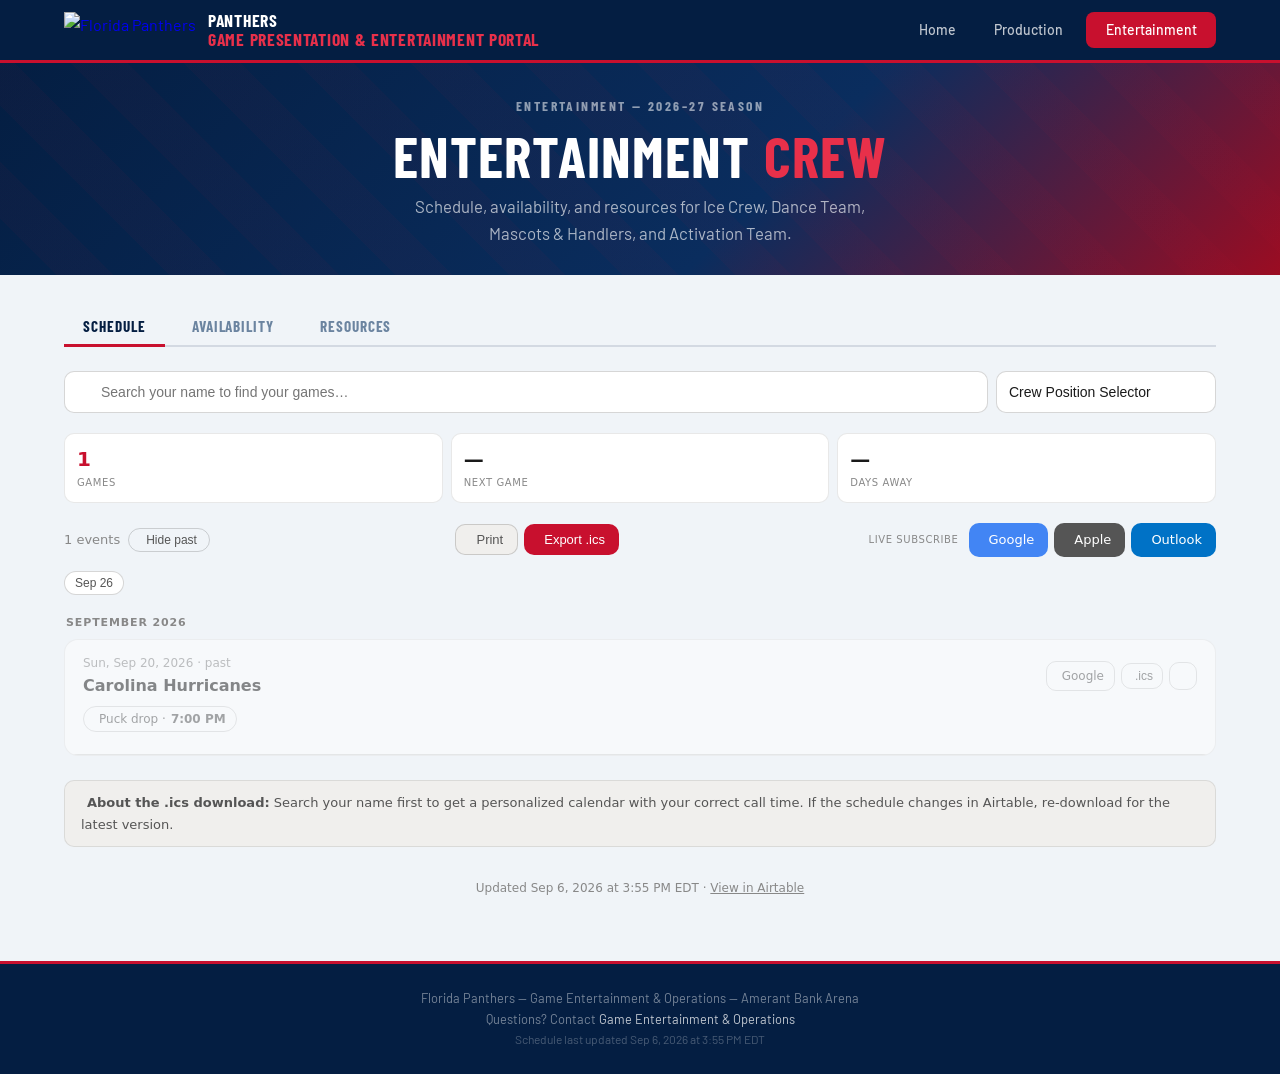
==== commit 3179b653: "Add files via upload" ====
--- a/entertainment.html
+++ b/entertainment.html
@@ -46,7 +46,7 @@
 .sched-wrap .suggestion-item:hover,.sched-wrap .suggestion-item.active{background:var(--surface2);}
 .sched-wrap .suggestion-item mark{background:none;color:var(--red);font-weight:600;}
 
-.sched-wrap .stats{display:grid;grid-template-columns:repeat(4,1fr);gap:8px;margin-bottom:1.25rem;}
+.sched-wrap .stats{display:grid;grid-template-columns:repeat(3,1fr);gap:8px;margin-bottom:1.25rem;}
 .sched-wrap .stat{background:var(--surface);border:1px solid var(--border);border-radius:var(--radius);padding:10px 12px;}
 .sched-wrap .stat .val{font-size:20px;font-weight:700;color:var(--text);}
 .sched-wrap .stat .lbl{font-size:10px;color:var(--text3);text-transform:uppercase;letter-spacing:.06em;margin-top:1px;}
@@ -224,7 +224,7 @@
           <div class="suggestions" id="suggestions" style="display:none;"></div>
         </div>
         <select id="teamFilter" onchange="render()">
-          <option value="">All teams</option>
+          <option value="">Crew Position Selector</option>
           <option value="management">Management</option>
           <option value="iceCrewMembers">Ice Crew</option>
           <option value="danceTeamMembers">Dance Team</option>
@@ -237,7 +237,6 @@
         <div class="stat highlight"><div class="val" id="statGames">—</div><div class="lbl">Games</div><div class="lbl-sub" id="statEvents"></div></div>
         <div class="stat"><div class="val" id="statNext">—</div><div class="lbl">Next game</div></div>
         <div class="stat"><div class="val" id="statCountdown">—</div><div class="lbl">Days away</div></div>
-        <div class="stat"><div class="val" id="statTeam">—</div><div class="lbl">Your team</div></div>
       </div>
 
       <div class="toolbar">
@@ -632,7 +631,6 @@
       if (teams.length) myTeamLabel = SECTION_LABELS[teams[0]] || '—';
     }
   }
-  document.getElementById('statTeam').textContent = myTeamLabel;
   document.getElementById('resultCount').textContent = filtered.length === SCHEDULE.length
     ? `${SCHEDULE.length} events` : `${filtered.length} of ${SCHEDULE.length} events`;
   document.getElementById('dlBtn').disabled = filtered.length === 0;
@@ -640,7 +638,11 @@
   // Greeting
   if (name && name.length >= 2) {
     document.getElementById('greetingName').textContent = name;
-    document.getElementById('greetingCount').textContent = `${upcoming.length} upcoming game${upcoming.length !== 1 ? 's' : ''}`;
+    const upcomingGames = upcoming.filter(g => isGame(g)).length;
+    const upcomingEvents = upcoming.length - upcomingGames;
+    document.getElementById('greetingCount').textContent = upcomingEvents > 0
+      ? `${upcomingGames} upcoming game${upcomingGames !== 1 ? 's' : ''} (+${upcomingEvents} event${upcomingEvents !== 1 ? 's' : ''})`
+      : `${upcomingGames} upcoming game${upcomingGames !== 1 ? 's' : ''}`;
     document.getElementById('greetingTeam').textContent = myTeamLabel !== '—' ? myTeamLabel : '';
 
     // Find call time from next upcoming game
--- a/portal.css
+++ b/portal.css
@@ -311,6 +311,7 @@
   align-items: center;
   gap: 0.75rem;
   padding: 0.875rem 1rem;
+  min-height: 3.25rem;
   background: var(--white);
   border: 1px solid var(--border);
   border-radius: var(--radius);
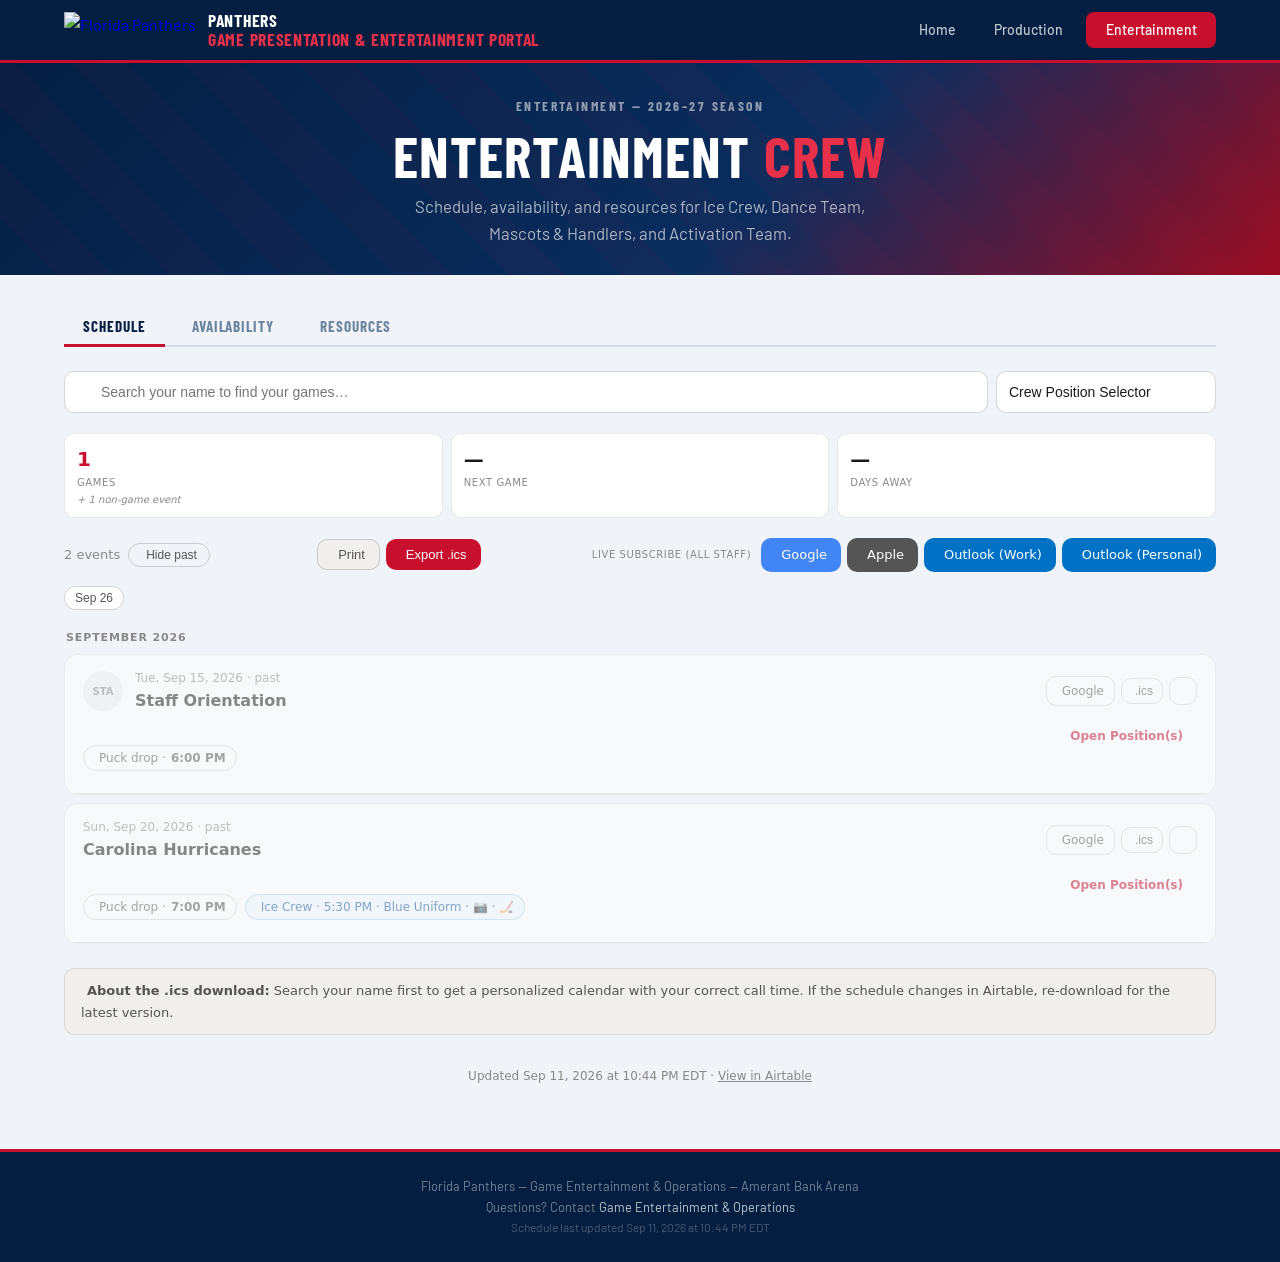
==== commit 4faa9be0: "Add files via upload" ====
--- a/entertainment.html
+++ b/entertainment.html
@@ -78,6 +78,16 @@
 .sched-wrap .game-card:hover{border-color:var(--border2);}
 .sched-wrap .game-card.past{opacity:.5;}
 .sched-wrap .game-card.upcoming-next{border-color:var(--red);border-width:2px;}
+.sched-wrap .game-card.crewed{border-color:#1a5fb4;border-width:2px;background:#f0f6ff;}
+.sched-wrap .game-card.not-crewed{opacity:0.4;}
+.sched-wrap .game-card.not-crewed.past{opacity:0.25;}
+.sched-wrap .highlight-legend{display:flex;gap:16px;font-size:12px;color:var(--text2);margin:-0.75rem 0 1.25rem;}
+.sched-wrap .highlight-legend span{display:inline-flex;align-items:center;gap:5px;}
+.sched-wrap .highlight-legend i{font-size:13px;}
+.sched-wrap .highlight-legend span:first-child i{color:#1a5fb4;}
+.sched-wrap .highlight-legend span:last-child i{color:var(--border2);}
+.sched-wrap .open-note{display:flex;align-items:center;justify-content:flex-end;gap:6px;padding:6px 14px 0;font-size:12px;font-weight:700;color:#C8102E;text-align:right;}
+.sched-wrap .open-note i{font-size:14px;color:#C8102E;flex-shrink:0;}
 .sched-wrap .card-main{padding:.875rem 1.125rem;cursor:pointer;}
 .sched-wrap .card-top{display:flex;align-items:center;justify-content:space-between;gap:10px;margin-bottom:8px;}
 .sched-wrap .card-left{display:flex;align-items:center;gap:12px;flex:1;min-width:0;}
@@ -130,8 +140,9 @@
 .sched-wrap .crew-row:last-child{border-bottom:none;}
 .sched-wrap .crew-role{color:var(--text2);font-size:11px;flex-shrink:0;margin-right:8px;}
 .sched-wrap .crew-name{color:var(--text);font-weight:500;text-align:right;}
-.sched-wrap .crew-name.highlight{color:var(--red);font-weight:700;}
-@media(prefers-color-scheme:dark){.sched-wrap .crew-name.highlight{color:#f07080;}}
+.sched-wrap .crew-name.highlight{color:#1a5fb4;font-weight:700;}
+.sched-wrap .crew-name.open-role{color:#C8102E;font-weight:700;}
+@media(prefers-color-scheme:dark){.sched-wrap .crew-name.highlight{color:#6ea8fe;}}
 
 .sched-wrap .empty{text-align:center;padding:3.5rem 1rem;color:var(--text3);}
 .sched-wrap .empty i{font-size:36px;display:block;margin-bottom:10px;}
@@ -144,7 +155,7 @@
 @keyframes slideIn{from{opacity:0;transform:translateY(4px)}to{opacity:1;transform:translateY(0)}}
 .submit-avail-btn{display:inline-flex;align-items:center;gap:10px;background:#C8102E;color:#fff;font-size:1.05rem;font-weight:600;padding:16px 36px;border-radius:12px;text-decoration:none;transition:background 0.15s;}
 .submit-avail-btn:hover{background:#a80d26;color:#fff;}
-@media(max-width:500px){.sched-wrap .stats{grid-template-columns:repeat(2,1fr);}.sched-wrap select{max-width:140px;}.sched-wrap .crew-grid{grid-template-columns:1fr;}}
+@media(max-width:500px){.sched-wrap .stats{grid-template-columns:repeat(2,1fr);}.sched-wrap select{max-width:140px;}.sched-wrap .crew-grid{grid-template-columns:1fr;}.sched-wrap .card-top{flex-wrap:wrap;}.sched-wrap .game-opponent{white-space:normal;overflow:visible;text-overflow:clip;}.sched-wrap .search-row{flex-direction:column;align-items:stretch;}.sched-wrap .search-row select{max-width:none;width:100%;}.sched-wrap .btn-group{flex-wrap:wrap;}#liveSubscribeLabel{display:block;width:100%;margin:0 0 4px 0!important;}.sched-wrap .toggle-btn{width:100%;justify-content:center;}}
 @media print{
   .nav,.tab-nav,.sched-wrap .search-row,.sched-wrap .toolbar,.sched-wrap .month-nav,.sched-wrap .btn-group,.sched-wrap .card-actions,.sched-wrap .greeting,.sched-wrap .footer-note{display:none!important;}
   .sched-wrap .game-card{break-inside:avoid;border:1px solid #ccc!important;margin-bottom:6px;opacity:1!important;}
@@ -231,6 +242,9 @@
           <option value="mascots">Mascots &amp; Handlers</option>
           <option value="activation">Activation Team</option>
         </select>
+        <button class="toggle-btn active" id="toggleHighlight" onclick="toggleHighlightMode()" style="display:none;" title="Show every game, with yours highlighted, instead of only yours">
+          <i class="ti ti-list-details" aria-hidden="true"></i> Show My Games Only
+        </button>
       </div>
 
       <div class="stats">
@@ -251,11 +265,16 @@
           <button class="dl-btn" id="dlBtn" onclick="downloadICS()" disabled title="One-time snapshot of currently filtered games"><i class="ti ti-calendar-down" aria-hidden="true"></i> Export .ics</button>
         </div>
         <div class="btn-group" style="margin-left:4px;">
-          <span style="font-size:10px;color:var(--text3);text-transform:uppercase;letter-spacing:.06em;align-self:center;margin-right:4px;">Live Subscribe</span>
-          <a href="https://calendar.google.com/calendar/r?cid=webcal://florida-panthers.github.io/Panthers-Crew-Schedule/schedule-ent.ics" target="_blank" rel="noopener" class="dl-btn" style="text-decoration:none;background:#4285F4;" title="Subscribe — auto-updates in Google Calendar"><i class="ti ti-brand-google" aria-hidden="true"></i> Google</a>
-          <a href="webcal://florida-panthers.github.io/Panthers-Crew-Schedule/schedule-ent.ics" class="dl-btn" style="text-decoration:none;background:#555;" title="Subscribe — auto-updates in Apple Calendar"><i class="ti ti-brand-apple" aria-hidden="true"></i> Apple</a>
-          <a href="https://outlook.live.com/calendar/0/addfromweb?url=https://florida-panthers.github.io/Panthers-Crew-Schedule/schedule-ent.ics" target="_blank" rel="noopener" class="dl-btn" style="text-decoration:none;background:#0072C6;" title="Subscribe — auto-updates in Outlook"><i class="ti ti-brand-windows" aria-hidden="true"></i> Outlook</a>
-        </div>
+          <span id="liveSubscribeLabel" style="font-size:10px;color:var(--text3);text-transform:uppercase;letter-spacing:.06em;align-self:center;margin-right:4px;">Live Subscribe (All Staff)</span>
+          <a href="#" id="googleSubLink" target="_blank" rel="noopener" class="dl-btn" style="text-decoration:none;background:#4285F4;" title="Subscribe — auto-updates in Google Calendar"><i class="ti ti-brand-google" aria-hidden="true"></i> Google</a>
+          <a href="#" id="appleSubLink" class="dl-btn" style="text-decoration:none;background:#555;" title="Subscribe — auto-updates in Apple Calendar"><i class="ti ti-brand-apple" aria-hidden="true"></i> Apple</a>
+          <a href="#" id="outlookWorkSubLink" target="_blank" rel="noopener" class="dl-btn" style="text-decoration:none;background:#0072C6;" title="Subscribe — auto-updates in Outlook (work/Microsoft 365 accounts)"><i class="ti ti-brand-windows" aria-hidden="true"></i> Outlook (Work)</a>
+          <a href="#" id="outlookPersonalSubLink" target="_blank" rel="noopener" class="dl-btn" style="text-decoration:none;background:#0072C6;" title="Subscribe — auto-updates in Outlook (personal Outlook.com/Hotmail accounts)"><i class="ti ti-brand-windows" aria-hidden="true"></i> Outlook (Personal)</a>
+        </div>
+      </div>
+      <div id="highlightLegend" class="highlight-legend" style="display:none;">
+        <span><i class="ti ti-square-rounded-filled" aria-hidden="true"></i> Your games</span>
+        <span><i class="ti ti-square-rounded" aria-hidden="true"></i> Not yours</span>
       </div>
 
       <div class="month-nav" id="monthNav"></div>
@@ -294,19 +313,19 @@
       <div class="card-header red"><i class="ti ti-calendar" aria-hidden="true"></i><h3>Schedules &amp; Appearances</h3></div>
       <div class="card-body">
         <!-- Row 1: Game Day, Past Games, ShoFlo -->
-        <div class="resource-grid" style="grid-template-columns:repeat(3,1fr);margin-bottom:0.75rem;">
+        <div class="resource-grid grid-3col" style="margin-bottom:0.75rem;">
           <a href="https://airtable.com/appQA3pBNsoVP6OfV/shrtezJIwfPUTASPT" target="_blank" class="resource-link"><i class="ti ti-table" aria-hidden="true"></i>Entertainment Game Day Schedule (Airtable Link)</a>
           <a href="https://airtable.com/appQA3pBNsoVP6OfV/shrk1gIjigQsTRsAl" target="_blank" class="resource-link"><i class="ti ti-calendar" aria-hidden="true"></i>Past Games Schedule</a>
           <a href="https://app.shoflo.io/teams/5bb23f95f660cf0e52e1efe6/events/69e1201a64acdb9433d2ab0e/guest" target="_blank" class="resource-link"><i class="ti ti-script" aria-hidden="true"></i>ShoFlo Game Day Script</a>
         </div>
         <!-- Row 2: Mascot Appearance Calendar, Mascot Appearance Staffing, Dance Team Appearance Schedule -->
-        <div class="resource-grid" style="grid-template-columns:repeat(3,1fr);margin-bottom:0.75rem;">
+        <div class="resource-grid grid-3col" style="margin-bottom:0.75rem;">
           <a href="https://airtable.com/appQA3pBNsoVP6OfV/shr9ga3U1fM0ib072" target="_blank" class="resource-link"><i class="ti ti-map-pin" aria-hidden="true"></i>Mascot Appearance Calendar</a>
           <a href="https://airtable.com/appQA3pBNsoVP6OfV/shrR9m4Crrwltytmo" target="_blank" class="resource-link"><i class="ti ti-users" aria-hidden="true"></i>Mascot Appearance Staffing (Staff Needed)</a>
           <a href="https://airtable.com/appQA3pBNsoVP6OfV/shrgvGcF8EPYUaqEf/tbl8CnvQveKNqMimy" target="_blank" class="resource-link"><i class="ti ti-calendar-event" aria-hidden="true"></i>Dance Team Appearance Schedule</a>
         </div>
         <!-- Row 3: Rehearsal Schedules + Appearance Recap -->
-        <div class="resource-grid" style="grid-template-columns:repeat(3,1fr);">
+        <div class="resource-grid grid-3col">
           <a href="https://airtable.com/appQA3pBNsoVP6OfV/shrsuEothYsY7cUKE" target="_blank" class="resource-link"><i class="ti ti-music" aria-hidden="true"></i>Dance Team Rehearsal Schedule</a>
           <a href="https://airtable.com/appQA3pBNsoVP6OfV/shrkg5dtSnKvl4VC9" target="_blank" class="resource-link"><i class="ti ti-snowflake" aria-hidden="true"></i>Ice Crew Rehearsal Schedule</a>
           <a href="https://airtable.com/appREWZ5GhRENifc5/shrUQM1GxTxj17ERf" target="_blank" class="resource-link"><i class="ti ti-clipboard-list" aria-hidden="true"></i>Entertainment Teams Appearance Recap</a>
@@ -439,6 +458,66 @@
   activation: 'ti-bolt',
 };
 
+// ── Positions tracked for "Open Position(s)" flagging ──
+// Confirmed scope: Management (all 7), Ice Crew #1-12 (not the full 18),
+// Dance Team (all 12), Stage Managers (none — handled by Production),
+// Mascots & Handlers minus Stanley (he's covered under Management),
+// Activation Team 1-4 (not the full 6).
+const TRACKED_SECTIONS = {
+  management: ['Executive Producer','Entertainment Producer','Associate Producer',
+    'Dance Team Manager','Entertainment Specialist','Gameday Associate / Intern','Anthem Singer'],
+  iceCrewMembers: Array.from({length:12}, (_,i) => `Ice Crew #${i+1}`),
+  danceTeamMembers: ['Dance Team 1','Dance Team 2','Dance Team 3','Dance Team 4',
+    'Dance Team 5','Dance Team 6','Dance Team 7','Dance Team 8','Dance Team 9',
+    'Dance Team 10','Dance Team 11','Dance Team 12'],
+  stageManagers: [],
+  mascots: ['Viktor','Handler 1','Handler 2'],
+  activation: ['Activation Team 1','Activation Team 2','Activation Team 3','Activation Team 4'],
+};
+
+const OPEN_MARKER = '__OPEN__';
+
+// "Full Team" in a section's first tracked slot means the whole team is
+// called — every person ever on that team's season-long roster should see
+// this event on their personal calendar, not just whoever's individually
+// named in that game's data.
+function isFullTeamSection(game, section) {
+  const slots = TRACKED_SECTIONS[section];
+  if (!slots || !slots.length) return false;
+  const firstVal = game.roles?.[section]?.[slots[0]];
+  return !!(firstVal && firstVal.trim().toLowerCase() === 'full team');
+}
+
+// Built once after SCHEDULE loads: {section: Set of lowercase names ever
+// seen in that section across the whole season}
+let TEAM_ROSTERS = {};
+function buildTeamRosters() {
+  TEAM_ROSTERS = {};
+  for (const section of Object.keys(TRACKED_SECTIONS)) {
+    const roster = new Set();
+    SCHEDULE.forEach(g => {
+      const rolesObj = g.roles?.[section] || {};
+      Object.values(rolesObj).forEach(v => {
+        if (v && v.trim().toLowerCase() !== 'full team') {
+          v.split(',').forEach(part => { part = part.trim(); if (part) roster.add(part.toLowerCase()); });
+        }
+      });
+    });
+    TEAM_ROSTERS[section] = roster;
+  }
+}
+
+function hasOpenPosition(game) {
+  for (const [section, slots] of Object.entries(TRACKED_SECTIONS)) {
+    if (!slots.length) continue;
+    if (isFullTeamSection(game, section)) continue; // whole team called — not "open"
+    for (const slot of slots) {
+      if (!(game.roles?.[section]?.[slot])) return true;
+    }
+  }
+  return false;
+}
+
 function sortSection(rolesObj, section) {
   const order = SECTION_ORDER[section] || [];
   return Object.entries(rolesObj).sort(([a],[b]) => {
@@ -485,8 +564,9 @@
 function nameMatchesGame(name, game) {
   if (!name) return true;
   const q = name.toLowerCase();
-  for (const rolesObj of Object.values(game.roles || {})) {
+  for (const [section, rolesObj] of Object.entries(game.roles || {})) {
     if (Object.values(rolesObj).some(v => v && v.toLowerCase().includes(q))) return true;
+    if (isFullTeamSection(game, section) && TEAM_ROSTERS[section] && TEAM_ROSTERS[section].has(q)) return true;
   }
   return false;
 }
@@ -501,6 +581,45 @@
 let SCHEDULE = [];
 const TODAY = new Date().toISOString().split('T')[0];
 let hidePast = false;
+let highlightMode = true;
+
+function toggleHighlightMode() {
+  highlightMode = !highlightMode;
+  const btn = document.getElementById('toggleHighlight');
+  btn.classList.toggle('active', highlightMode);
+  btn.innerHTML = highlightMode
+    ? '<i class="ti ti-list-details" aria-hidden="true"></i> Show My Games Only'
+    : '<i class="ti ti-list-details" aria-hidden="true"></i> Show All Games';
+  render();
+}
+
+// The GitHub Pages default domain serves this same repo's content
+// completely separately from any access restriction on the custom domain —
+// using it here means calendar apps (which fetch server-side, with no way
+// to click through a login prompt) can actually reach the file.
+const GITHUB_PAGES_BASE = 'https://florida-panthers.github.io/Panthers-Crew-Schedule/';
+
+function slugifyName(name) {
+  return name.trim().toLowerCase().replace(/\s+/g, '-').replace(/[^a-z0-9\-]/g, '');
+}
+
+function setupSubscribeLinks(name) {
+  const exactMatch = name && allNames.some(n => n.toLowerCase() === name.toLowerCase());
+  const slug = exactMatch ? slugifyName(name) : '';
+  const relativePath = slug ? `schedules-ent/${slug}.ics` : 'schedule-ent.ics';
+  const icsUrl = new URL(relativePath, GITHUB_PAGES_BASE).href;
+  const hostAndPath = icsUrl.replace(/^https?:\/\//, '');
+  const googleLink = document.getElementById('googleSubLink');
+  const appleLink = document.getElementById('appleSubLink');
+  const outlookWorkLink = document.getElementById('outlookWorkSubLink');
+  const outlookPersonalLink = document.getElementById('outlookPersonalSubLink');
+  const label = document.getElementById('liveSubscribeLabel');
+  if (googleLink) googleLink.href = 'https://www.google.com/calendar/render?cid=webcal://' + hostAndPath;
+  if (appleLink) appleLink.href = 'webcal://' + hostAndPath;
+  if (outlookWorkLink) outlookWorkLink.href = 'https://outlook.office.com/calendar/0/addfromweb?url=webcal://' + hostAndPath;
+  if (outlookPersonalLink) outlookPersonalLink.href = 'https://outlook.live.com/calendar/0/addfromweb?url=webcal://' + hostAndPath;
+  if (label) label.textContent = slug ? `Live Subscribe (${name})` : 'Live Subscribe (All Staff)';
+}
 let savedName = localStorage.getItem('ent_crew_name') || '';
 let allNames = [];
 let nameInputTimer = null;
@@ -526,6 +645,7 @@
       }
     });
     allNames = [...nameSet].sort();
+    buildTeamRosters();
     window.scheduleById = {};
     SCHEDULE.forEach(g => scheduleById[g.id] = g);
     if (savedName) document.getElementById('nameSearch').value = savedName;
@@ -603,11 +723,19 @@
 function render() {
   const name = document.getElementById('nameSearch').value.trim();
   const teamFilter = document.getElementById('teamFilter').value;
+  setupSubscribeLinks(name);
 
   filtered = SCHEDULE.filter(g => {
     if (hidePast && g.date < TODAY) return false;
     return nameMatchesGame(name, g) && teamMatchesGame(teamFilter, g);
   });
+
+  // In highlight mode, show every game (respecting hidePast + team filter)
+  // instead of only the name-matched ones — filtered above still drives
+  // stats/.ics export.
+  const displayGames = (highlightMode && name && name.length >= 2)
+    ? SCHEDULE.filter(g => !(hidePast && g.date < TODAY) && teamMatchesGame(teamFilter, g))
+    : filtered;
 
   const upcoming = filtered.filter(g => g.date >= TODAY);
   const nextGame = upcoming[0] || null;
@@ -621,6 +749,10 @@
     const days = daysUntil(nextGame.date);
     document.getElementById('statCountdown').textContent = days === 0 ? 'Today!' : days === 1 ? '1 day' : days + ' days';
   } else { document.getElementById('statCountdown').textContent = '—'; }
+
+  const toggleHighlightBtn = document.getElementById('toggleHighlight');
+  toggleHighlightBtn.style.display = (name && name.length >= 2) ? 'inline-flex' : 'none';
+  document.getElementById('highlightLegend').style.display = (highlightMode && name && name.length >= 2) ? 'flex' : 'none';
 
   // Detect person's team for stat
   let myTeamLabel = '—';
@@ -655,14 +787,15 @@
   } else { document.getElementById('greetingBanner').style.display = 'none'; }
 
   const list = document.getElementById('gameList');
-  if (!filtered.length) {
+  if (!displayGames.length) {
     list.innerHTML = '<div class="empty"><i class="ti ti-calendar-off" aria-hidden="true"></i><p>No events found.</p></div>';
     return;
   }
 
   const byMonth = {};
-  filtered.forEach(g => { const mk = monthKey(g.date); if (!byMonth[mk]) byMonth[mk] = []; byMonth[mk].push(g); });
+  displayGames.forEach(g => { const mk = monthKey(g.date); if (!byMonth[mk]) byMonth[mk] = []; byMonth[mk].push(g); });
   const isNextId = nextGame ? nextGame.id : null;
+  const showHighlight = highlightMode && name && name.length >= 2;
 
   list.innerHTML = Object.entries(byMonth).map(([mk, games]) => {
     const monthLabel = new Date(mk + '-02').toLocaleDateString('en-US', {month:'long', year:'numeric'});
@@ -670,6 +803,7 @@
       const past = g.date < TODAY;
       const isNext = g.id === isNextId;
       const myRoles = name ? getPersonRoles(name, g) : [];
+      const isMine = myRoles.length > 0;
       const days = daysUntil(g.date);
       const logoUrl = getLogoUrl(g.opponent);
       const logoHtml = logoUrl
@@ -685,12 +819,22 @@
       const sections = ['management','iceCrewMembers','danceTeamMembers','stageManagers','mascots','activation'];
       const crewSectionsHtml = sections.map(section => {
         const rolesObj = g.roles?.[section] || {};
-        if (!Object.keys(rolesObj).length) return '';
-        const sorted = sortSection(rolesObj, section);
-        const count = sorted.length;
+        const trackedSlots = TRACKED_SECTIONS[section] || [];
+        const isFullTeam = isFullTeamSection(g, section);
+        const merged = Object.assign({}, rolesObj);
+        if (!isFullTeam) {
+          for (const slot of trackedSlots) {
+            if (!merged[slot]) merged[slot] = OPEN_MARKER;
+          }
+        }
+        if (!Object.keys(merged).length) return '';
+        const sorted = sortSection(merged, section);
+        const count = Object.values(merged).filter(v => v !== OPEN_MARKER).length;
         const rows = sorted.map(([role, val]) => {
-          const isMe = name && val.toLowerCase().includes(name.toLowerCase());
-          return `<div class="crew-row"><span class="crew-role">${role}</span><span class="crew-name${isMe?' highlight':''}">${val}</span></div>`;
+          const isOpen = val === OPEN_MARKER;
+          const isMe = !isOpen && name && val.toLowerCase().includes(name.toLowerCase());
+          const displayVal = isOpen ? 'Open' : val;
+          return `<div class="crew-row"><span class="crew-role">${role}</span><span class="crew-name${isMe?' highlight':''}${isOpen?' open-role':''}">${displayVal}</span></div>`;
         }).join('');
         const meta = section === 'iceCrewMembers' && g.iceCrewCall ? `Call: ${g.iceCrewCall}` :
                      section === 'danceTeamMembers' && g.danceTeamCall ? `Call: ${g.danceTeamCall}` : '';
@@ -708,7 +852,8 @@
         </div>`;
       }).join('');
 
-      return `<div class="game-card${past?' past':''}${isNext?' upcoming-next':''}">
+      const highlightClass = showHighlight ? (isMine ? ' crewed' : ' not-crewed') : '';
+      return `<div class="game-card${past?' past':''}${isNext?' upcoming-next':''}${highlightClass}">
         <div class="card-main" onclick="toggleCrew('${g.id}')">
           <div class="card-top">
             <div class="card-left">
@@ -732,6 +877,7 @@
               </button>
             </div>
           </div>
+          ${hasOpenPosition(g)?'<div class="open-note"><i class="ti ti-alert-triangle" aria-hidden="true"></i>Open Position(s)</div>':''}
           <div class="call-times">
             <span class="call-chip"><i class="ti ti-clock" aria-hidden="true"></i>Puck drop · <strong>${g.gameTime||'TBD'}</strong></span>
             ${callChips.join('')}
--- a/portal.css
+++ b/portal.css
@@ -444,4 +444,8 @@
   .nav-links a span { display: none; }
   .main { padding: 1.25rem 1rem 3rem; }
   .hero { padding: 1.5rem 1rem 1.25rem; }
-}
+  .grid-3col { grid-template-columns: repeat(2, 1fr) !important; }
+}
+@media (max-width: 420px) {
+  .grid-3col { grid-template-columns: 1fr !important; }
+}
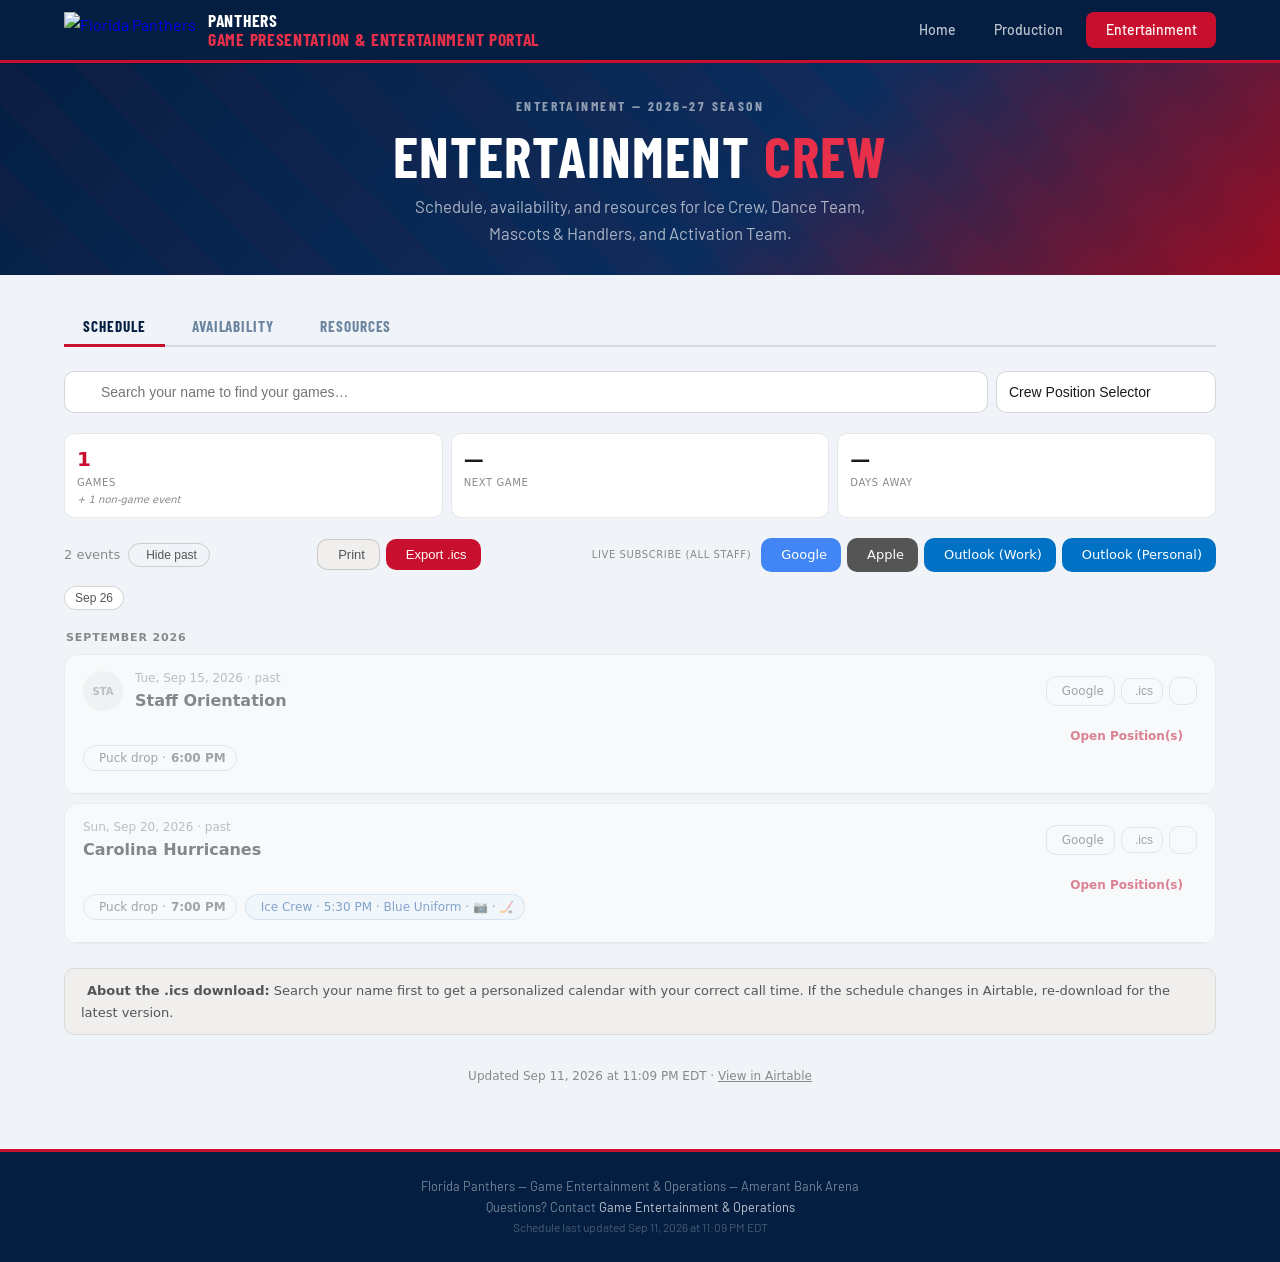
==== commit df9cead8: "Add files via upload" ====
--- a/entertainment.html
+++ b/entertainment.html
@@ -436,8 +436,8 @@
   stageManagers: ['Stage Manager 1','Stage Manager 2','Stage Manager 3',
     'Stage Manager 4','Stage Managing'],
   mascots: ['Stanley','Viktor','Handler 1','Handler 2'],
-  activation: ['Activation Team 1','Activation Team 2','Activation Team 3',
-    'Activation Team 4','Activation Team 5','Activation Team 6'],
+  activation: ['Activation Team Captain #1','Activation Team #2','Activation Team #3',
+    'Activation Team #4','Activation Team 5','Activation Team 6'],
 };
 
 const SECTION_LABELS = {
@@ -472,7 +472,7 @@
     'Dance Team 10','Dance Team 11','Dance Team 12'],
   stageManagers: [],
   mascots: ['Viktor','Handler 1','Handler 2'],
-  activation: ['Activation Team 1','Activation Team 2','Activation Team 3','Activation Team 4'],
+  activation: ['Activation Team Captain #1','Activation Team #2','Activation Team #3','Activation Team #4'],
 };
 
 const OPEN_MARKER = '__OPEN__';
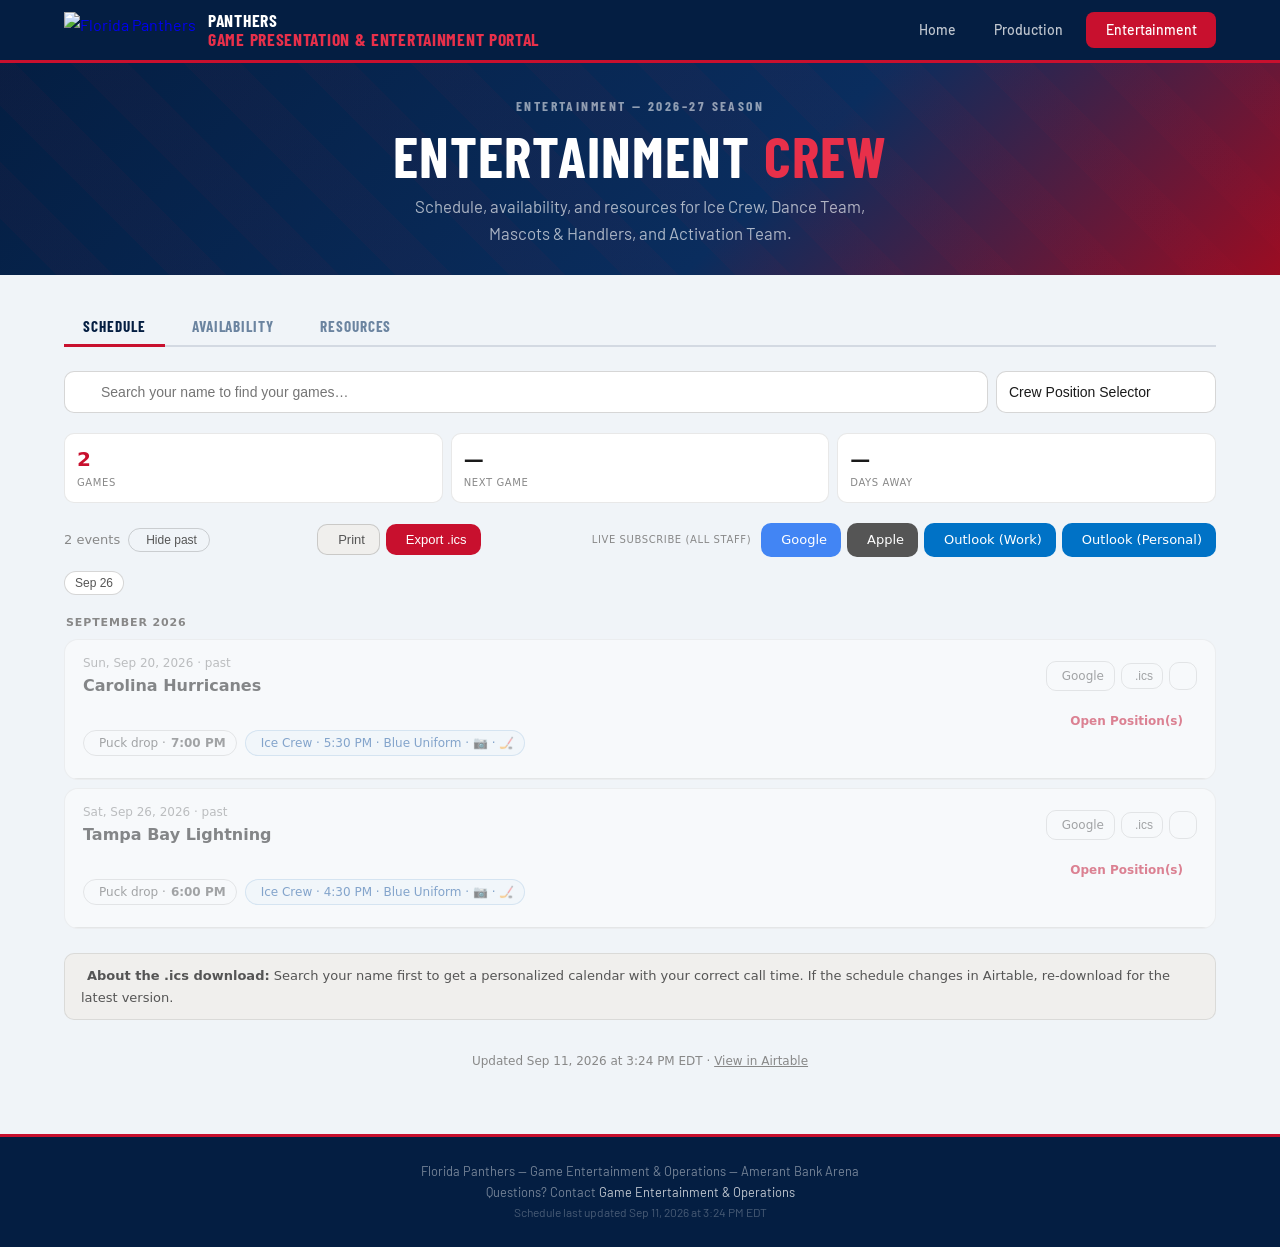
==== commit 83958dad: "Add files via upload" ====
--- a/entertainment.html
+++ b/entertainment.html
@@ -240,7 +240,6 @@
           <option value="iceCrewMembers">Ice Crew</option>
           <option value="danceTeamMembers">Dance Team</option>
           <option value="mascots">Mascots &amp; Handlers</option>
-          <option value="activation">Activation Team</option>
         </select>
         <button class="toggle-btn active" id="toggleHighlight" onclick="toggleHighlightMode()" style="display:none;" title="Show every game, with yours highlighted, instead of only yours">
           <i class="ti ti-list-details" aria-hidden="true"></i> Show My Games Only
@@ -432,12 +431,12 @@
   iceCrewMembers: Array.from({length:18}, (_,i) => `Ice Crew #${i+1}`),
   danceTeamMembers: ['Dance Team 1','Dance Team 2','Dance Team 3','Dance Team 4',
     'Dance Team 5','Dance Team 6','Dance Team 7','Dance Team 8','Dance Team 9',
-    'Dance Team 10','Dance Team 11','Dance Team 12'],
+    'Dance Team 10','Dance Team 11','Dance Team 12',
+    'Activation Team Captain #1','Activation Team #2','Activation Team #3',
+    'Activation Team #4','Activation Team 5','Activation Team 6'],
   stageManagers: ['Stage Manager 1','Stage Manager 2','Stage Manager 3',
     'Stage Manager 4','Stage Managing'],
   mascots: ['Stanley','Viktor','Handler 1','Handler 2'],
-  activation: ['Activation Team Captain #1','Activation Team #2','Activation Team #3',
-    'Activation Team #4','Activation Team 5','Activation Team 6'],
 };
 
 const SECTION_LABELS = {
@@ -446,7 +445,6 @@
   danceTeamMembers: 'Dance Team',
   stageManagers: 'Stage Managers',
   mascots: 'Mascots & Handlers',
-  activation: 'Activation Team',
 };
 
 const SECTION_ICONS = {
@@ -455,7 +453,6 @@
   danceTeamMembers: 'ti-music',
   stageManagers: 'ti-headset',
   mascots: 'ti-paw',
-  activation: 'ti-bolt',
 };
 
 // ── Positions tracked for "Open Position(s)" flagging ──
@@ -469,10 +466,10 @@
   iceCrewMembers: Array.from({length:12}, (_,i) => `Ice Crew #${i+1}`),
   danceTeamMembers: ['Dance Team 1','Dance Team 2','Dance Team 3','Dance Team 4',
     'Dance Team 5','Dance Team 6','Dance Team 7','Dance Team 8','Dance Team 9',
-    'Dance Team 10','Dance Team 11','Dance Team 12'],
+    'Dance Team 10','Dance Team 11','Dance Team 12',
+    'Activation Team Captain #1','Activation Team #2','Activation Team #3','Activation Team #4'],
   stageManagers: [],
   mascots: ['Viktor','Handler 1','Handler 2'],
-  activation: ['Activation Team Captain #1','Activation Team #2','Activation Team #3','Activation Team #4'],
 };
 
 const OPEN_MARKER = '__OPEN__';
@@ -816,7 +813,7 @@
       if (g.danceTeamCall) callChips.push(`<span class="call-chip dt"><i class="ti ti-music" aria-hidden="true"></i>Dance Team · ${g.danceTeamCall}${g.danceTeamUniform ? ' · ' + g.danceTeamUniform : ''}${g.dtPerformanceSong ? ' · 🎵 ' + g.dtPerformanceSong : ''}</span>`);
 
       // Build crew sections HTML
-      const sections = ['management','iceCrewMembers','danceTeamMembers','stageManagers','mascots','activation'];
+      const sections = ['management','iceCrewMembers','danceTeamMembers','stageManagers','mascots'];
       const crewSectionsHtml = sections.map(section => {
         const rolesObj = g.roles?.[section] || {};
         const trackedSlots = TRACKED_SECTIONS[section] || [];
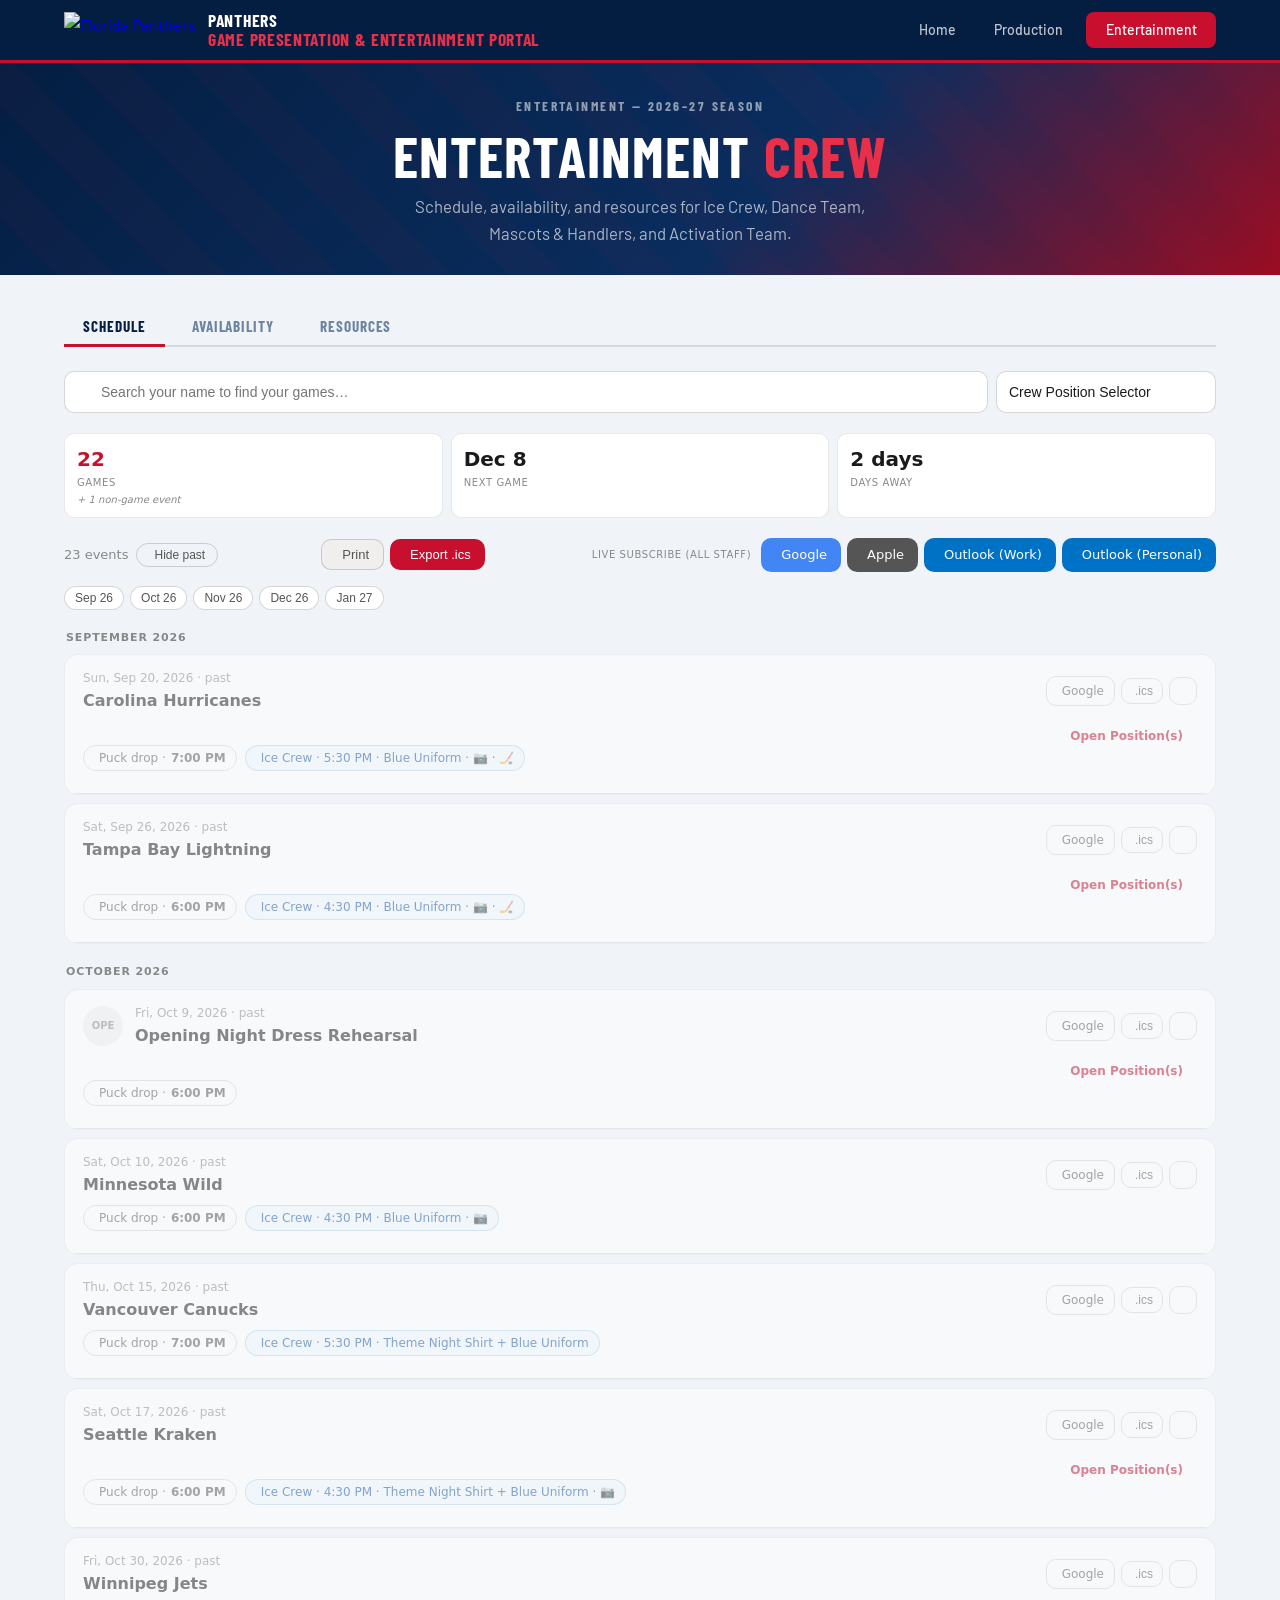
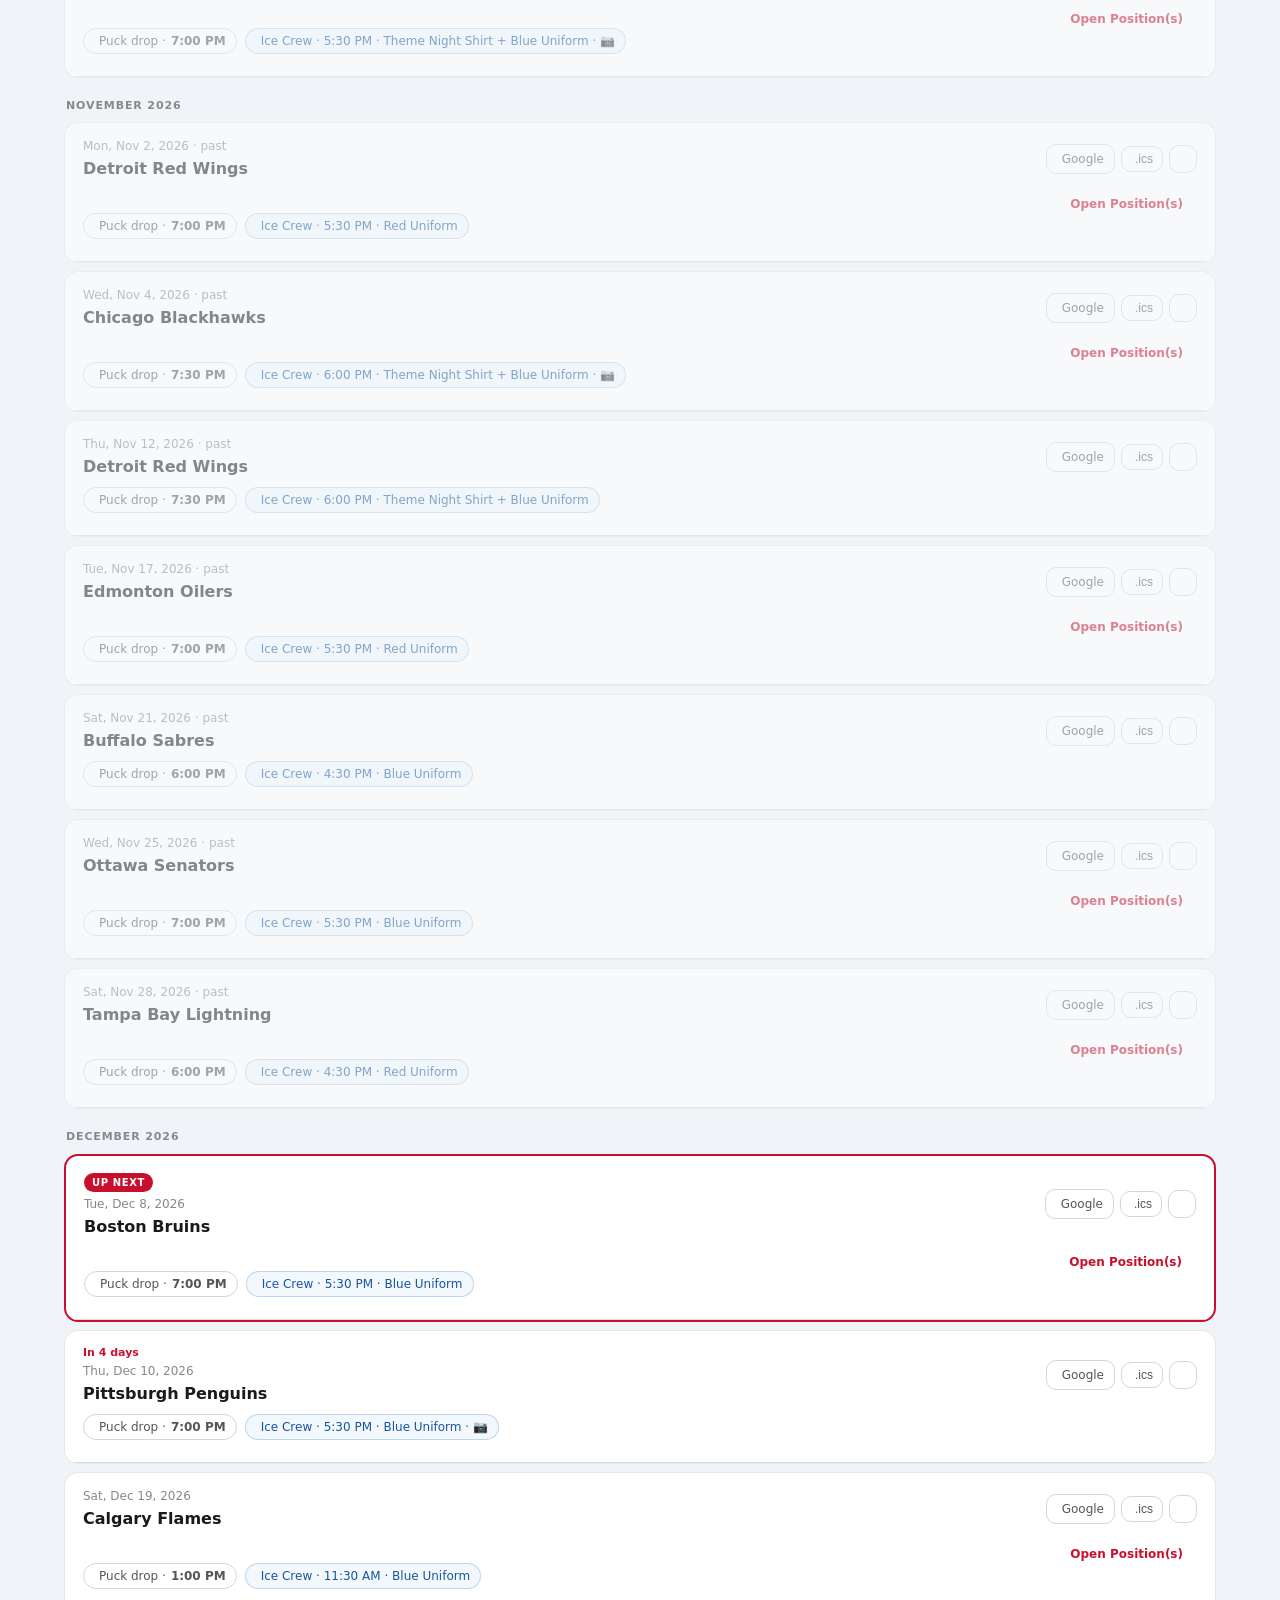
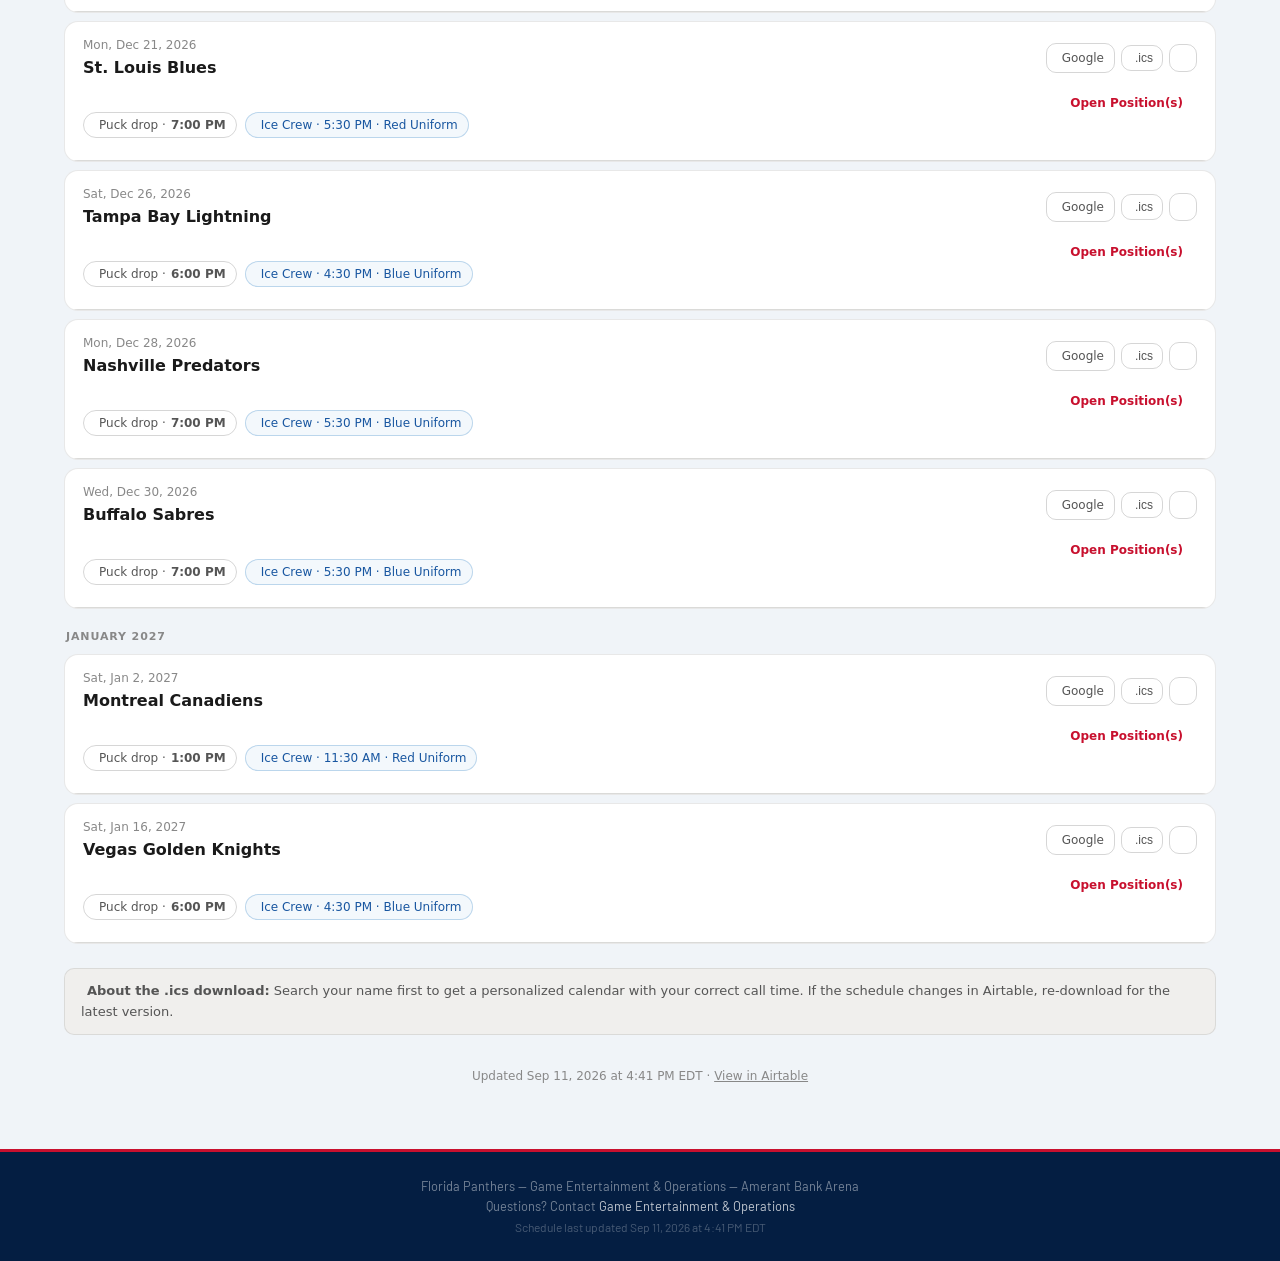
==== commit ecc2bcbd: "Add files via upload" ====
--- a/entertainment.html
+++ b/entertainment.html
@@ -466,7 +466,7 @@
   iceCrewMembers: Array.from({length:12}, (_,i) => `Ice Crew #${i+1}`),
   danceTeamMembers: ['Dance Team 1','Dance Team 2','Dance Team 3','Dance Team 4',
     'Dance Team 5','Dance Team 6','Dance Team 7','Dance Team 8','Dance Team 9',
-    'Dance Team 10','Dance Team 11','Dance Team 12',
+    'Dance Team 10',
     'Activation Team Captain #1','Activation Team #2','Activation Team #3','Activation Team #4'],
   stageManagers: [],
   mascots: ['Viktor','Handler 1','Handler 2'],
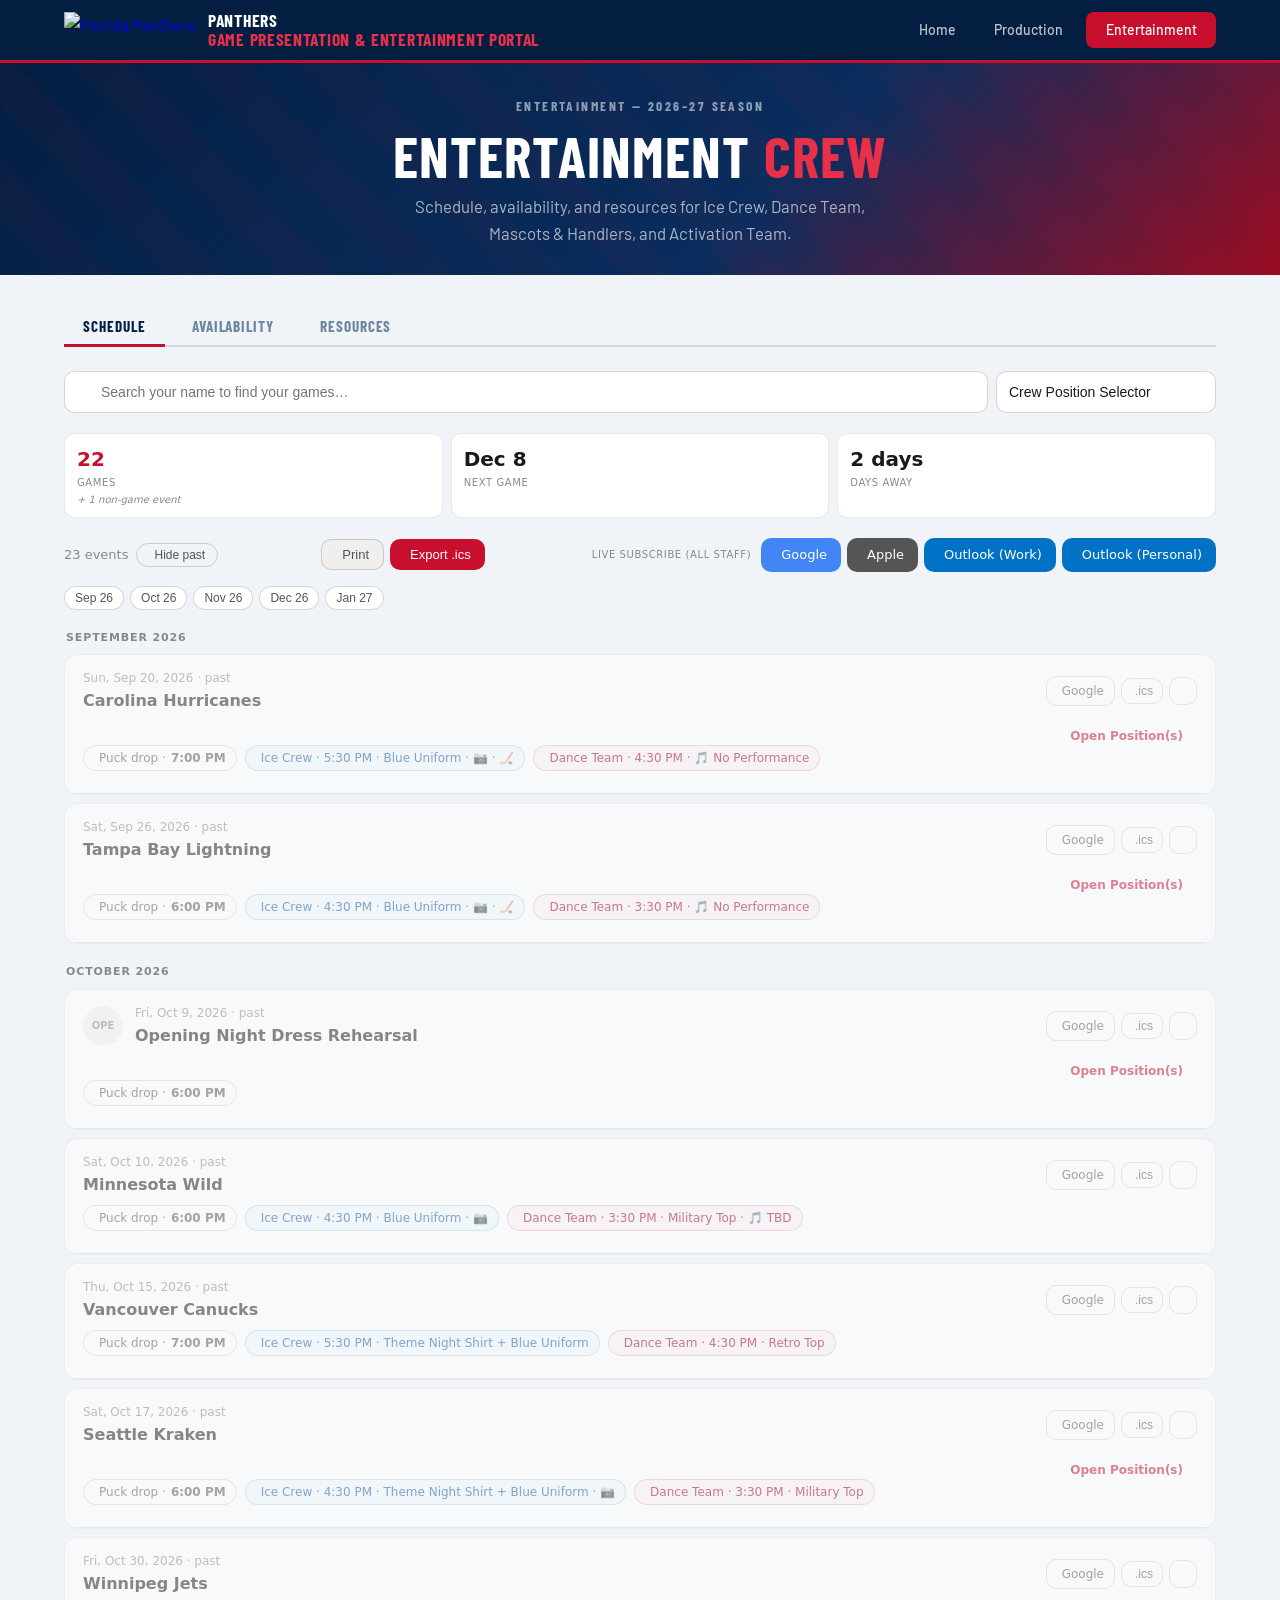
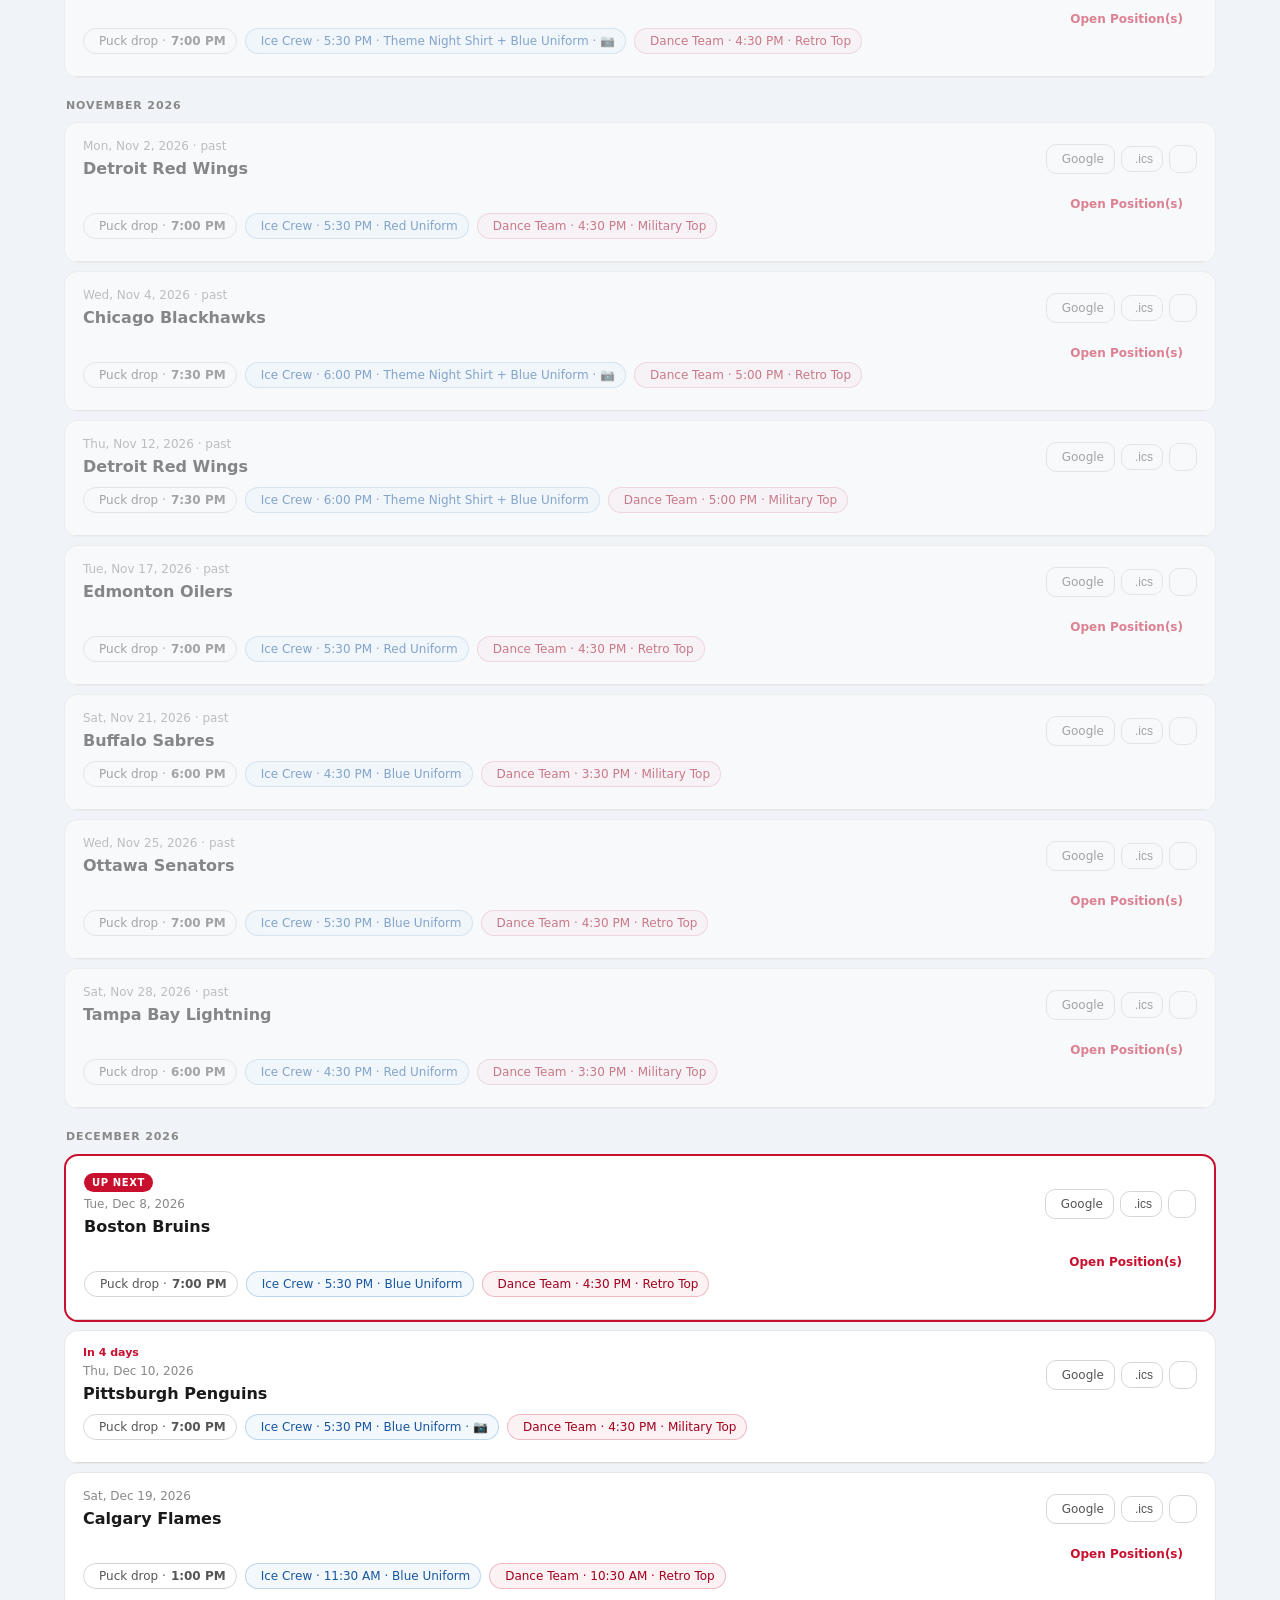
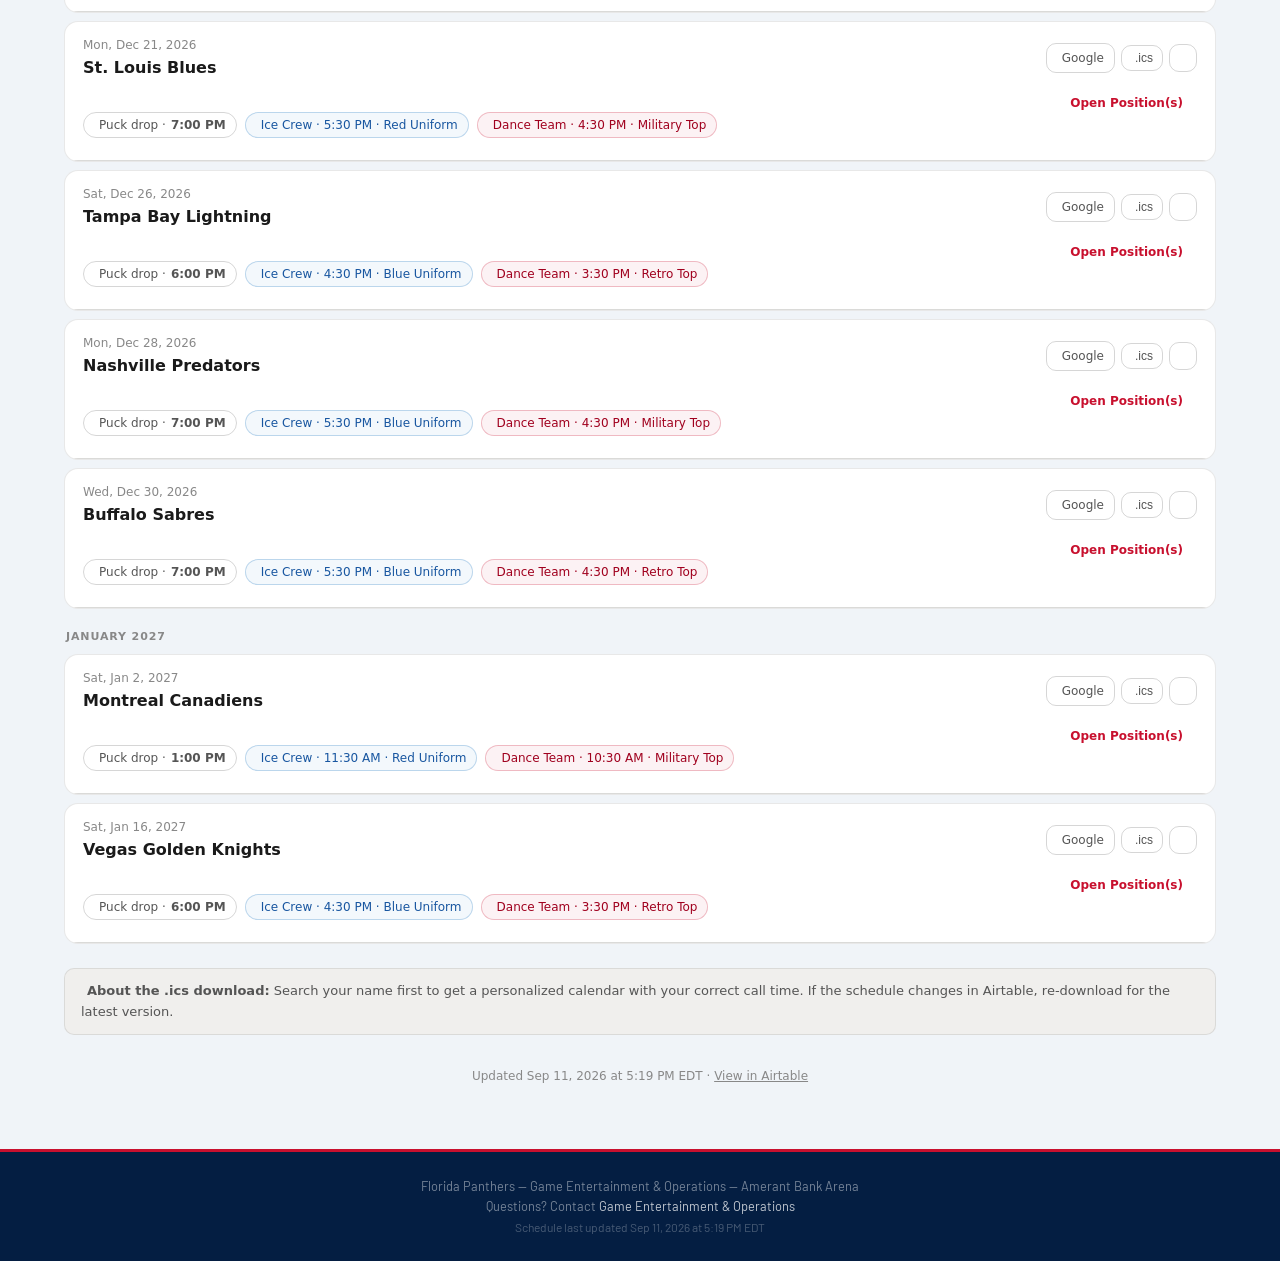
==== commit 03448a2c: "Add files via upload" ====
--- a/entertainment.html
+++ b/entertainment.html
@@ -432,7 +432,7 @@
   danceTeamMembers: ['Dance Team 1','Dance Team 2','Dance Team 3','Dance Team 4',
     'Dance Team 5','Dance Team 6','Dance Team 7','Dance Team 8','Dance Team 9',
     'Dance Team 10','Dance Team 11','Dance Team 12',
-    'Activation Team Captain #1','Activation Team #2','Activation Team #3',
+    'Activation Team #1','Activation Team #2','Activation Team #3',
     'Activation Team #4','Activation Team 5','Activation Team 6'],
   stageManagers: ['Stage Manager 1','Stage Manager 2','Stage Manager 3',
     'Stage Manager 4','Stage Managing'],
@@ -467,7 +467,7 @@
   danceTeamMembers: ['Dance Team 1','Dance Team 2','Dance Team 3','Dance Team 4',
     'Dance Team 5','Dance Team 6','Dance Team 7','Dance Team 8','Dance Team 9',
     'Dance Team 10',
-    'Activation Team Captain #1','Activation Team #2','Activation Team #3','Activation Team #4'],
+    'Activation Team #1','Activation Team #2','Activation Team #3','Activation Team #4'],
   stageManagers: [],
   mascots: ['Viktor','Handler 1','Handler 2'],
 };
@@ -486,9 +486,10 @@
 }
 
 // Built once after SCHEDULE loads: {section: Set of lowercase names ever
-// seen in that section across the whole season}
+// seen in that section across the whole season}, merged with the
+// authoritative master-list roster embedded in schedule-ent.json.
 let TEAM_ROSTERS = {};
-function buildTeamRosters() {
+function buildTeamRosters(serverRosters) {
   TEAM_ROSTERS = {};
   for (const section of Object.keys(TRACKED_SECTIONS)) {
     const roster = new Set();
@@ -500,6 +501,7 @@
         }
       });
     });
+    (serverRosters?.[section] || []).forEach(n => roster.add(n.toLowerCase()));
     TEAM_ROSTERS[section] = roster;
   }
 }
@@ -641,8 +643,12 @@
         });
       }
     });
+    // Master-list names may include people not yet individually named in
+    // any game this season — still valid for search/subscribe. These are
+    // properly cased (unlike teamRosters, which is lowercase for matching).
+    (data.masterActiveNames || []).forEach(n => nameSet.add(n));
     allNames = [...nameSet].sort();
-    buildTeamRosters();
+    buildTeamRosters(data.teamRosters);
     window.scheduleById = {};
     SCHEDULE.forEach(g => scheduleById[g.id] = g);
     if (savedName) document.getElementById('nameSearch').value = savedName;
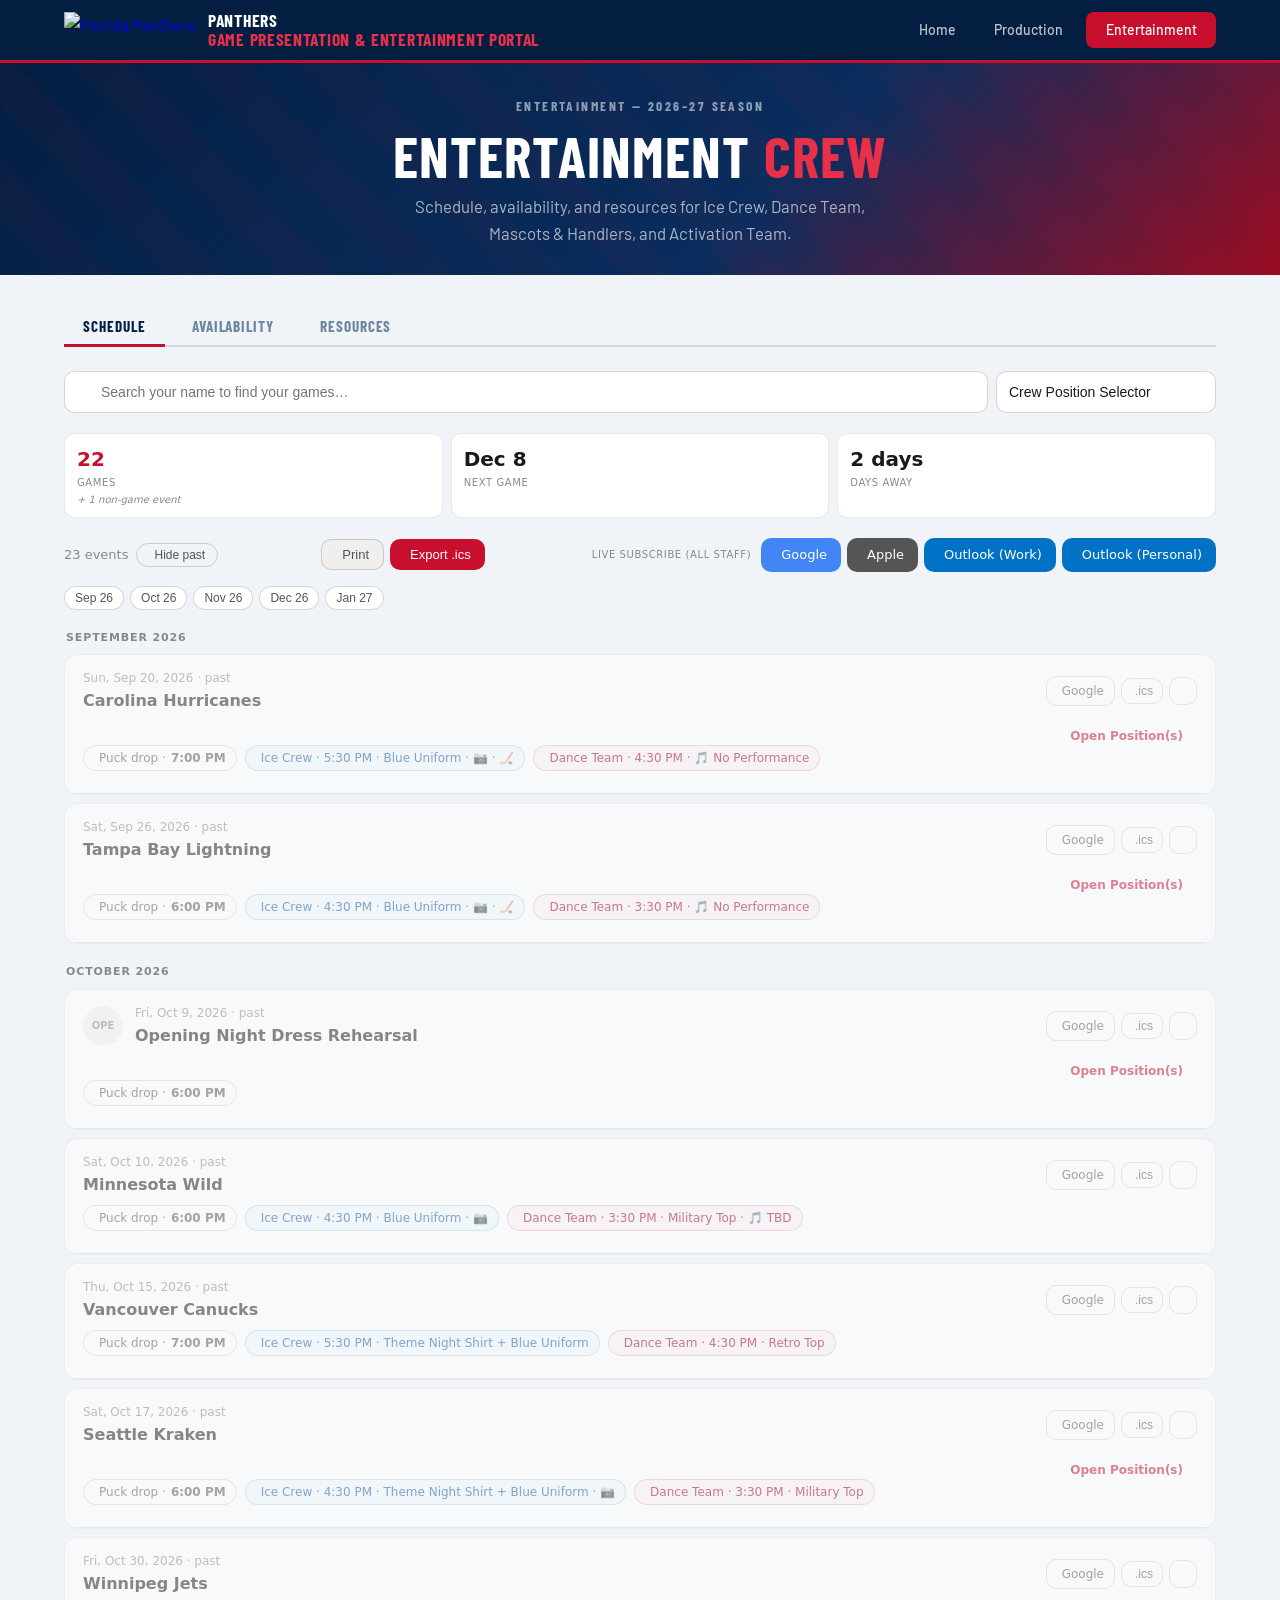
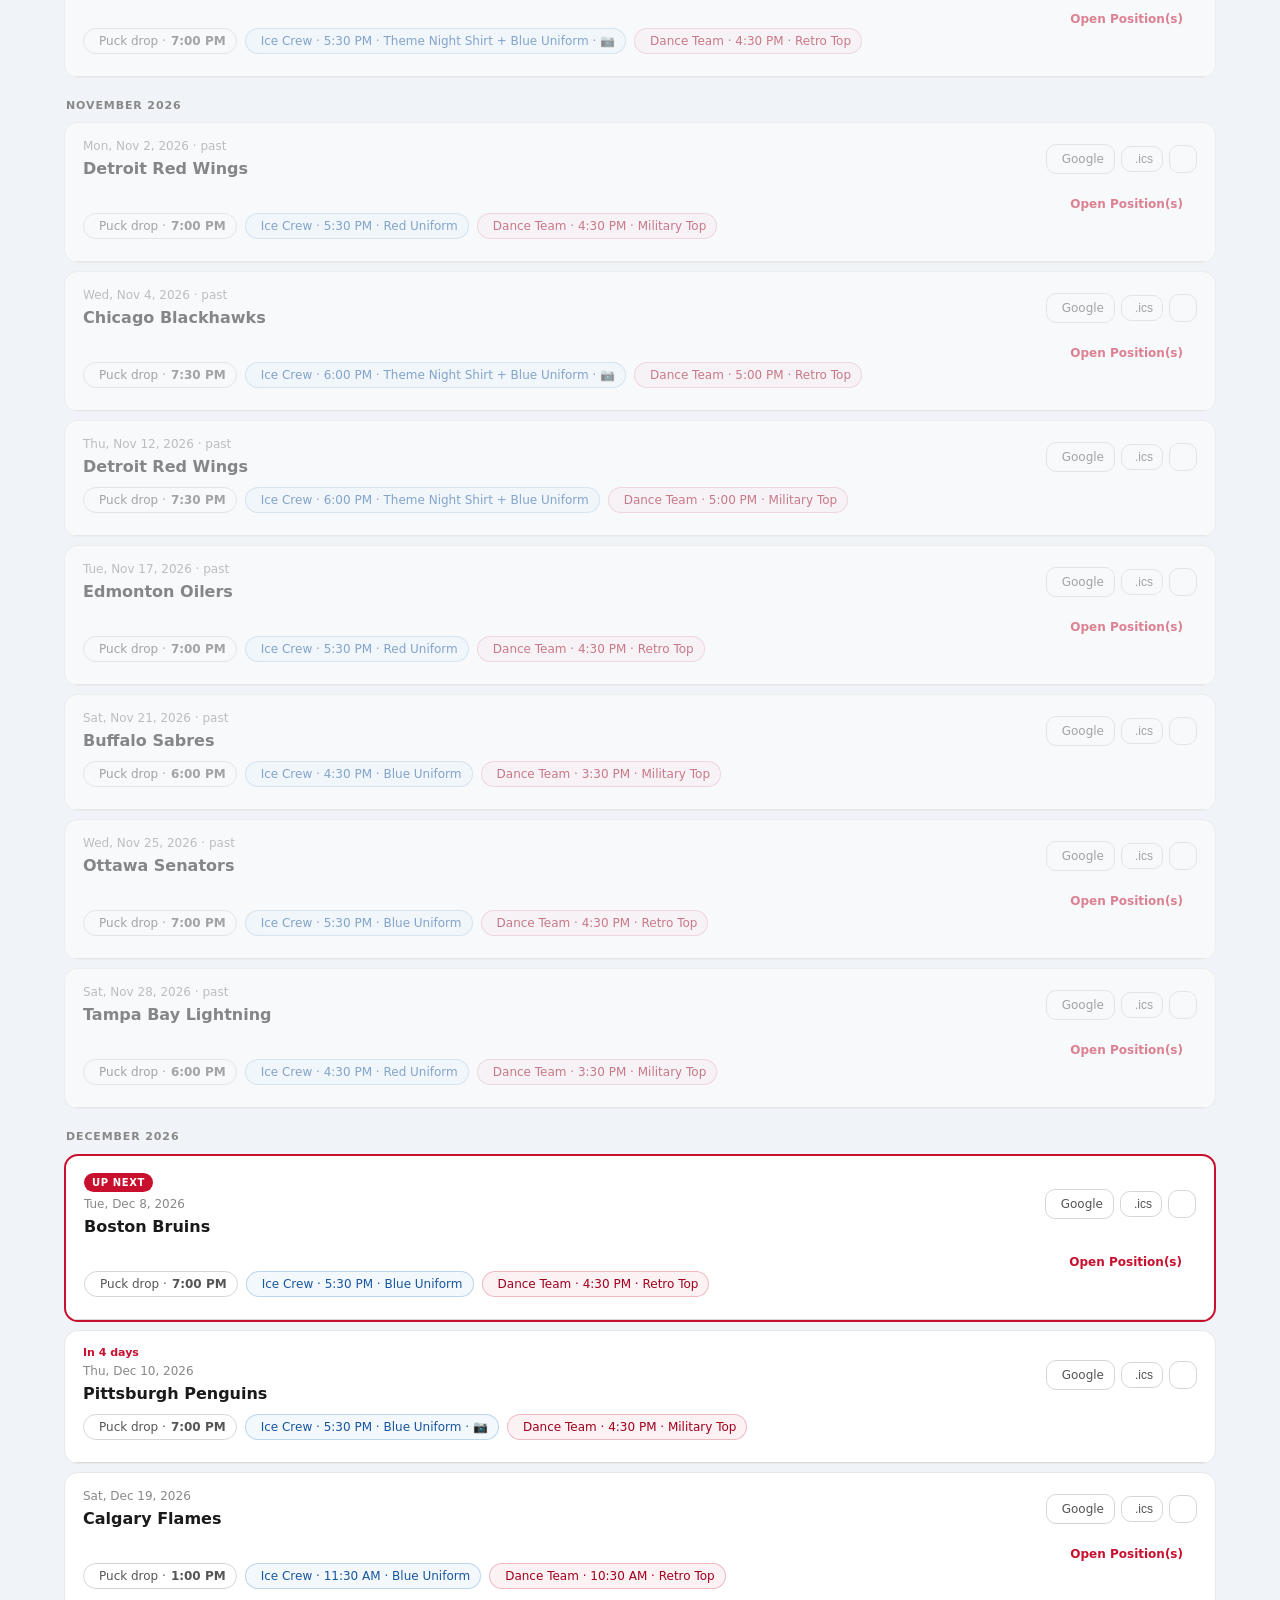
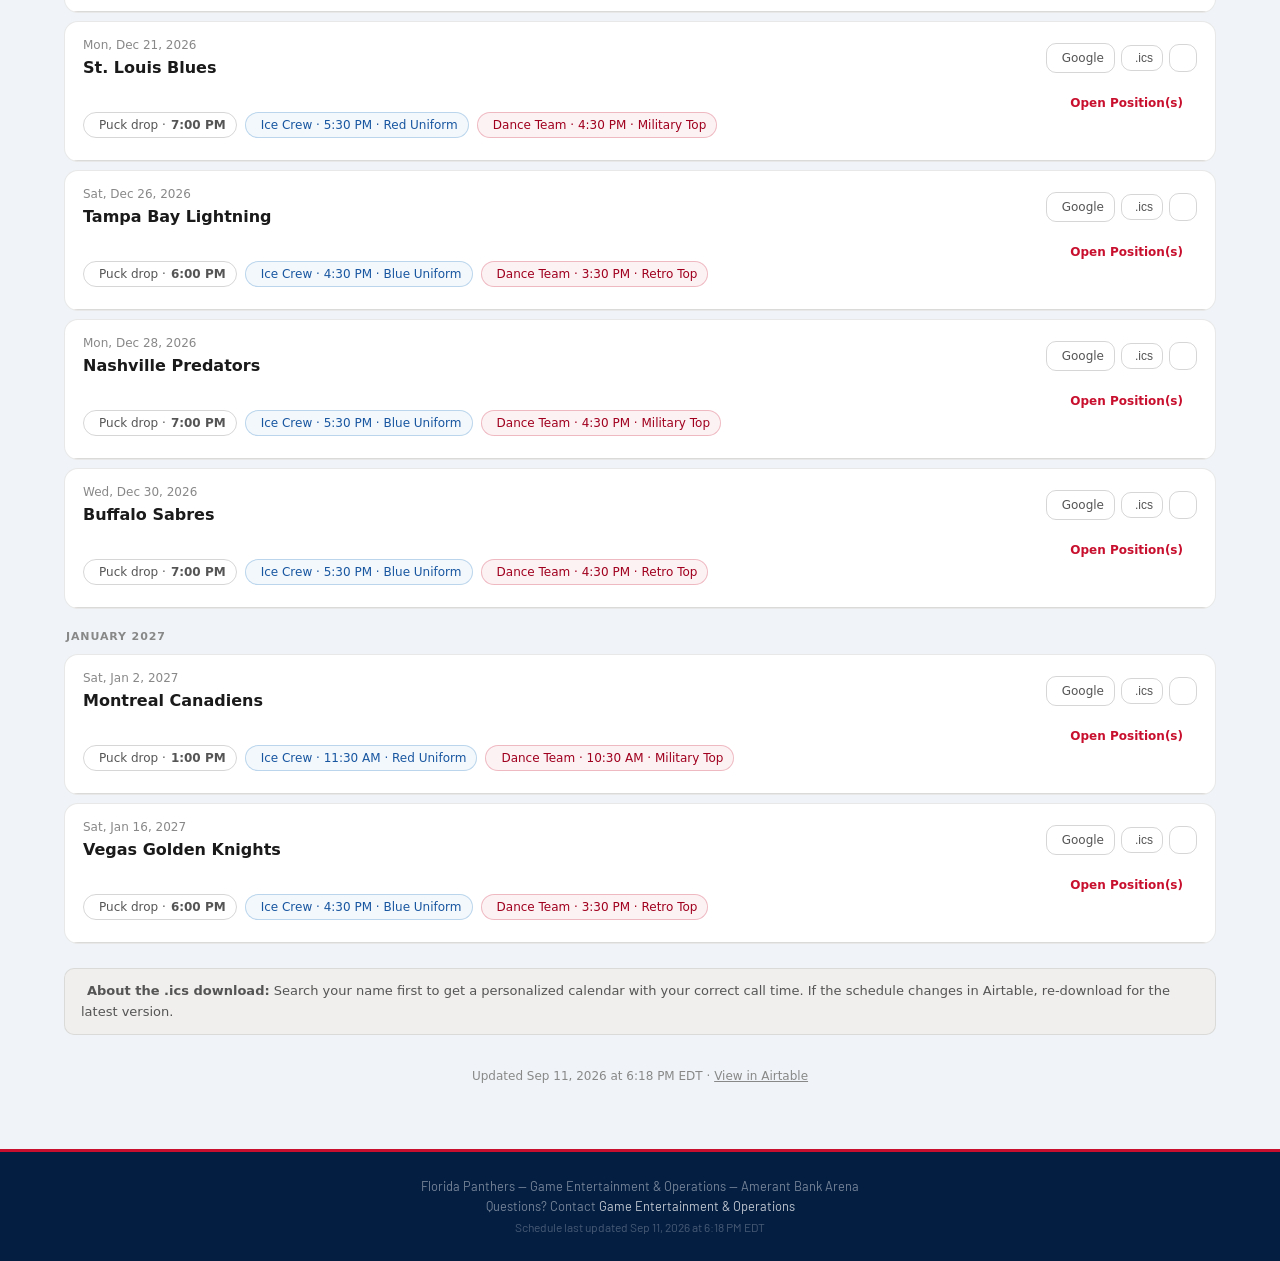
==== commit ff7cf826: "Add files via upload" ====
--- a/entertainment.html
+++ b/entertainment.html
@@ -533,7 +533,9 @@
   const q = name.toLowerCase();
   const teams = [];
   for (const [section, rolesObj] of Object.entries(game.roles || {})) {
-    if (Object.values(rolesObj).some(v => v && v.toLowerCase().includes(q))) {
+    const directMatch = Object.values(rolesObj).some(v => v && v.toLowerCase().includes(q));
+    const rosterMatch = isFullTeamSection(game, section) && TEAM_ROSTERS[section]?.has(q);
+    if (directMatch || rosterMatch) {
       teams.push(section);
     }
   }
@@ -547,6 +549,9 @@
   for (const [section, rolesObj] of Object.entries(game.roles || {})) {
     for (const [role, val] of Object.entries(rolesObj)) {
       if (val && val.toLowerCase().includes(q)) roles.push({role, section});
+    }
+    if (isFullTeamSection(game, section) && TEAM_ROSTERS[section]?.has(q)) {
+      roles.push({role: `Full Team Call (${SECTION_LABELS[section]})`, section});
     }
   }
   return roles;
